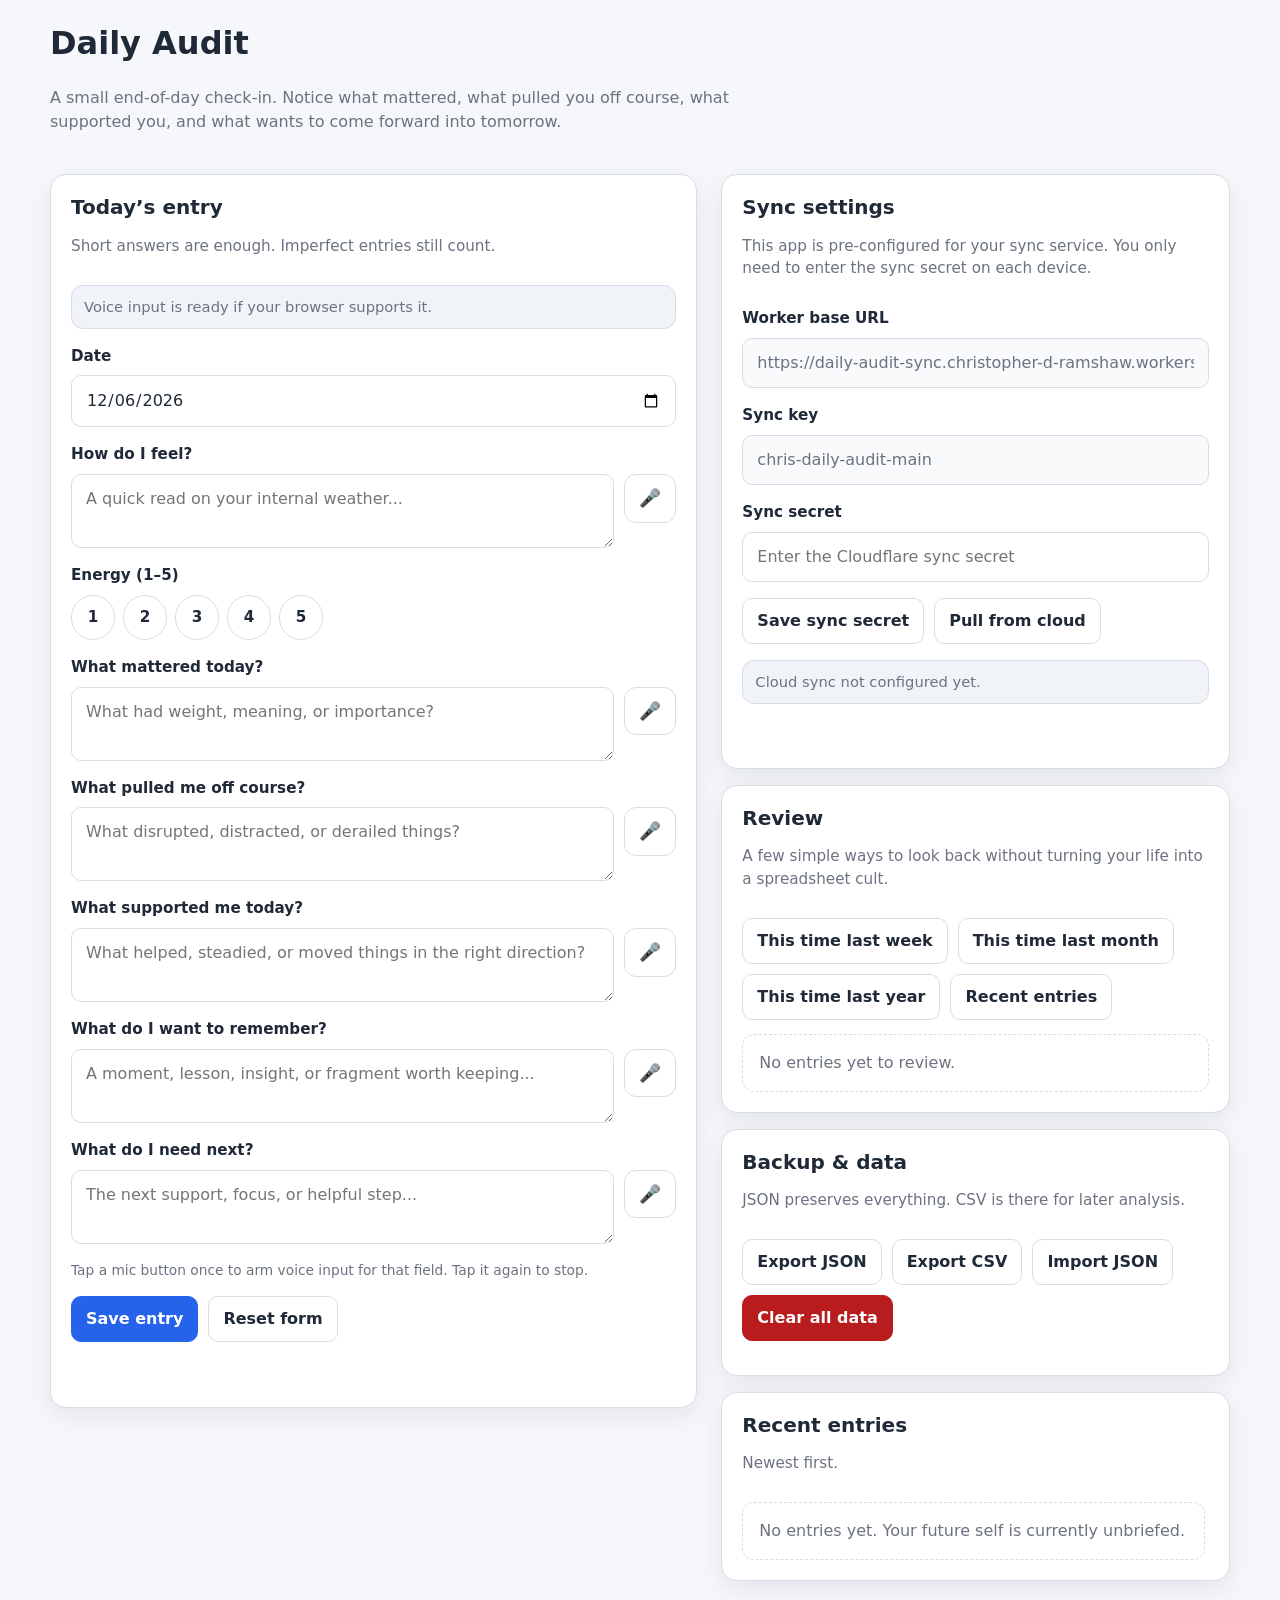
==== daily-audit.html @ 9d8cbc81 "Add files via upload" ====
<!DOCTYPE html>
<html lang="en">
<head>
  <meta charset="UTF-8" />
  <meta name="viewport" content="width=device-width, initial-scale=1.0" />
  <title>Daily Audit</title>
  <style>
    :root {
      --bg: #f6f7fb;
      --panel: #ffffff;
      --panel-alt: #f0f3f8;
      --text: #1f2937;
      --muted: #6b7280;
      --border: #d7dde7;
      --accent: #2563eb;
      --accent-hover: #1d4ed8;
      --danger: #b91c1c;
      --danger-hover: #991b1b;
      --success: #166534;
      --success-bg: #dcfce7;
      --warning-bg: #fef3c7;
      --warning-text: #92400e;
      --shadow: 0 8px 24px rgba(15, 23, 42, 0.08);
      --radius: 16px;
      --radius-sm: 10px;
      --max-width: 1180px;
    }

    * {
      box-sizing: border-box;
    }

    html, body {
      margin: 0;
      padding: 0;
      background: var(--bg);
      color: var(--text);
      font-family: system-ui, -apple-system, BlinkMacSystemFont, "Segoe UI", Roboto, sans-serif;
      line-height: 1.5;
    }

    body {
      padding: 24px;
    }

    .container {
      max-width: var(--max-width);
      margin: 0 auto;
      display: grid;
      gap: 24px;
    }

    .header {
      display: flex;
      flex-direction: column;
      gap: 8px;
    }

    h1, h2, h3 {
      margin: 0;
      line-height: 1.2;
    }

    h1 {
      font-size: 2rem;
      font-weight: 700;
    }

    h2 {
      font-size: 1.25rem;
      font-weight: 650;
    }

    h3 {
      font-size: 1rem;
      font-weight: 650;
    }

    .subtitle {
      color: var(--muted);
      max-width: 72ch;
    }

    .grid {
      display: grid;
      grid-template-columns: 1.12fr 0.88fr;
      gap: 24px;
      align-items: start;
    }

    .card {
      background: var(--panel);
      border: 1px solid var(--border);
      border-radius: var(--radius);
      box-shadow: var(--shadow);
      padding: 20px;
    }

    .stack {
      display: grid;
      gap: 16px;
    }

    .field {
      display: grid;
      gap: 8px;
    }

    label {
      font-weight: 600;
      font-size: 0.95rem;
    }

    input[type="date"],
    input[type="text"],
    input[type="password"],
    textarea,
    input[type="file"] {
      width: 100%;
      border: 1px solid var(--border);
      border-radius: var(--radius-sm);
      padding: 12px 14px;
      font: inherit;
      background: #fff;
      color: var(--text);
    }

    input[readonly] {
      background: #f8fafc;
      color: var(--muted);
    }

    textarea {
      min-height: 72px;
      resize: vertical;
    }

    .textarea-with-mic {
      display: grid;
      grid-template-columns: 1fr auto;
      gap: 10px;
      align-items: start;
    }

    .mic-btn {
      min-width: 52px;
      min-height: 48px;
      padding: 10px 12px;
      border: 1px solid var(--border);
      background: #fff;
      border-radius: 12px;
      cursor: pointer;
      font: inherit;
      font-size: 1.1rem;
      transition: 0.18s ease;
    }

    .mic-btn:hover:not(:disabled) {
      border-color: var(--accent);
      transform: translateY(-1px);
    }

    .mic-btn.armed {
      background: var(--danger);
      border-color: var(--danger);
      color: #fff;
    }

    .mic-btn:disabled {
      opacity: 0.5;
      cursor: not-allowed;
    }

    .field-help {
      font-size: 0.86rem;
      color: var(--muted);
    }

    .speech-status,
    .sync-status-box {
      padding: 10px 12px;
      border-radius: 12px;
      font-size: 0.92rem;
      background: var(--panel-alt);
      border: 1px solid var(--border);
      color: var(--muted);
    }

    .speech-status.active {
      background: var(--warning-bg);
      color: var(--warning-text);
      border-color: #f3d27a;
    }

    .speech-status.success,
    .sync-status-box.success {
      background: var(--success-bg);
      color: var(--success);
      border-color: #86efac;
    }

    .sync-status-box.error {
      background: #fee2e2;
      color: #991b1b;
      border-color: #fca5a5;
    }

    .energy-group {
      display: flex;
      gap: 8px;
      flex-wrap: wrap;
    }

    .energy-option {
      position: relative;
    }

    .energy-option input {
      position: absolute;
      opacity: 0;
      pointer-events: none;
    }

    .energy-option label {
      display: inline-flex;
      align-items: center;
      justify-content: center;
      min-width: 44px;
      min-height: 44px;
      padding: 10px 14px;
      border: 1px solid var(--border);
      border-radius: 999px;
      background: #fff;
      cursor: pointer;
      transition: 0.18s ease;
      font-weight: 600;
    }

    .energy-option input:checked + label {
      background: var(--accent);
      color: #fff;
      border-color: var(--accent);
    }

    .energy-option label:hover {
      border-color: var(--accent);
    }

    .actions,
    .toolbar,
    .reflection-buttons {
      display: flex;
      gap: 10px;
      flex-wrap: wrap;
    }

    button {
      border: 1px solid var(--border);
      background: #fff;
      color: var(--text);
      border-radius: 10px;
      padding: 10px 14px;
      font: inherit;
      font-weight: 600;
      cursor: pointer;
      transition: 0.18s ease;
    }

    button:hover:not(:disabled) {
      border-color: var(--accent);
      transform: translateY(-1px);
    }

    button.primary {
      background: var(--accent);
      color: #fff;
      border-color: var(--accent);
    }

    button.primary:hover:not(:disabled) {
      background: var(--accent-hover);
      border-color: var(--accent-hover);
    }

    button.danger {
      background: var(--danger);
      color: #fff;
      border-color: var(--danger);
    }

    button.danger:hover:not(:disabled) {
      background: var(--danger-hover);
      border-color: var(--danger-hover);
    }

    button:disabled {
      opacity: 0.6;
      cursor: not-allowed;
      transform: none !important;
    }

    .muted {
      color: var(--muted);
      font-size: 0.95rem;
    }

    .entry-list {
      display: grid;
      gap: 14px;
      max-height: 900px;
      overflow: auto;
      padding-right: 4px;
    }

    .entry-card {
      border: 1px solid var(--border);
      border-radius: 14px;
      background: var(--panel-alt);
      padding: 14px;
      display: grid;
      gap: 10px;
    }

    .entry-top {
      display: flex;
      justify-content: space-between;
      gap: 12px;
      align-items: start;
      flex-wrap: wrap;
    }

    .entry-date {
      font-weight: 700;
    }

    .pill {
      display: inline-flex;
      align-items: center;
      border-radius: 999px;
      border: 1px solid var(--border);
      padding: 4px 10px;
      font-size: 0.85rem;
      background: #fff;
      color: var(--muted);
    }

    .entry-fields {
      display: grid;
      gap: 8px;
    }

    .entry-field strong {
      display: block;
      font-size: 0.9rem;
      margin-bottom: 2px;
    }

    .entry-field p {
      margin: 0;
      white-space: pre-wrap;
    }

    .section-header {
      display: flex;
      justify-content: space-between;
      gap: 12px;
      align-items: center;
      flex-wrap: wrap;
      margin-bottom: 12px;
    }

    .review-result {
      margin-top: 14px;
      display: grid;
      gap: 12px;
    }

    .empty-state {
      padding: 16px;
      border: 1px dashed var(--border);
      border-radius: 12px;
      color: var(--muted);
      background: #fff;
    }

    .small {
      font-size: 0.88rem;
      color: var(--muted);
    }

    .top-tools {
      display: grid;
      gap: 16px;
    }

    .sync-overlay {
      position: fixed;
      inset: 0;
      background: rgba(15, 23, 42, 0.45);
      display: flex;
      align-items: center;
      justify-content: center;
      z-index: 9999;
      padding: 16px;
    }

    .sync-overlay.hidden {
      display: none;
    }

    .sync-modal {
      background: #fff;
      border: 1px solid var(--border);
      border-radius: 16px;
      padding: 24px;
      width: min(440px, calc(100vw - 32px));
      box-shadow: 0 20px 60px rgba(0, 0, 0, 0.2);
      text-align: center;
    }

    .spinner {
      width: 36px;
      height: 36px;
      margin: 0 auto 16px;
      border: 4px solid #d7dde7;
      border-top-color: var(--accent);
      border-radius: 50%;
      animation: spin 0.9s linear infinite;
    }

    @keyframes spin {
      to { transform: rotate(360deg); }
    }

    @media (max-width: 900px) {
      .grid {
        grid-template-columns: 1fr;
      }

      body {
        padding: 16px;
      }
    }

    @media (max-width: 560px) {
      .textarea-with-mic {
        grid-template-columns: 1fr;
      }

      .mic-btn {
        width: 100%;
      }
    }
  </style>
</head>
<body>
  <div id="syncOverlay" class="sync-overlay hidden" aria-hidden="true">
    <div class="sync-modal">
      <div class="spinner"></div>
      <h3>Syncing data…</h3>
      <p id="syncOverlayMessage">Please wait while your entries are merged and synced.</p>
    </div>
  </div>

  <main class="container">
    <header class="header">
      <h1>Daily Audit</h1>
      <p class="subtitle">
        A small end-of-day check-in. Notice what mattered, what pulled you off course,
        what supported you, and what wants to come forward into tomorrow.
      </p>
    </header>

    <div class="grid">
      <section class="card">
        <div class="section-header">
          <div>
            <h2>Today’s entry</h2>
            <p class="muted">Short answers are enough. Imperfect entries still count.</p>
          </div>
        </div>

        <div id="speechStatus" class="speech-status">
          Voice input is ready if your browser supports it.
        </div>

        <form id="auditForm" class="stack" style="margin-top: 16px;">
          <div class="field">
            <label for="entryDate">Date</label>
            <input type="date" id="entryDate" required />
          </div>

          <div class="field">
            <label for="feeling">How do I feel?</label>
            <div class="textarea-with-mic">
              <textarea id="feeling" maxlength="2000" placeholder="A quick read on your internal weather..."></textarea>
              <button type="button" class="mic-btn" data-target="feeling" aria-label="Use voice input for How do I feel?">🎤</button>
            </div>
          </div>

          <div class="field">
            <label>Energy (1–5)</label>
            <div class="energy-group" role="radiogroup" aria-label="Energy rating">
              <div class="energy-option">
                <input type="radio" name="energy" id="energy1" value="1" required />
                <label for="energy1">1</label>
              </div>
              <div class="energy-option">
                <input type="radio" name="energy" id="energy2" value="2" />
                <label for="energy2">2</label>
              </div>
              <div class="energy-option">
                <input type="radio" name="energy" id="energy3" value="3" />
                <label for="energy3">3</label>
              </div>
              <div class="energy-option">
                <input type="radio" name="energy" id="energy4" value="4" />
                <label for="energy4">4</label>
              </div>
              <div class="energy-option">
                <input type="radio" name="energy" id="energy5" value="5" />
                <label for="energy5">5</label>
              </div>
            </div>
          </div>

          <div class="field">
            <label for="mattered">What mattered today?</label>
            <div class="textarea-with-mic">
              <textarea id="mattered" maxlength="2000" placeholder="What had weight, meaning, or importance?"></textarea>
              <button type="button" class="mic-btn" data-target="mattered" aria-label="Use voice input for What mattered today?">🎤</button>
            </div>
          </div>

          <div class="field">
            <label for="offCourse">What pulled me off course?</label>
            <div class="textarea-with-mic">
              <textarea id="offCourse" maxlength="2000" placeholder="What disrupted, distracted, or derailed things?"></textarea>
              <button type="button" class="mic-btn" data-target="offCourse" aria-label="Use voice input for What pulled me off course?">🎤</button>
            </div>
          </div>

          <div class="field">
            <label for="supported">What supported me today?</label>
            <div class="textarea-with-mic">
              <textarea id="supported" maxlength="2000" placeholder="What helped, steadied, or moved things in the right direction?"></textarea>
              <button type="button" class="mic-btn" data-target="supported" aria-label="Use voice input for What supported me today?">🎤</button>
            </div>
          </div>

          <div class="field">
            <label for="remember">What do I want to remember?</label>
            <div class="textarea-with-mic">
              <textarea id="remember" maxlength="2000" placeholder="A moment, lesson, insight, or fragment worth keeping..."></textarea>
              <button type="button" class="mic-btn" data-target="remember" aria-label="Use voice input for What do I want to remember?">🎤</button>
            </div>
          </div>

          <div class="field">
            <label for="needNext">What do I need next?</label>
            <div class="textarea-with-mic">
              <textarea id="needNext" maxlength="2000" placeholder="The next support, focus, or helpful step..."></textarea>
              <button type="button" class="mic-btn" data-target="needNext" aria-label="Use voice input for What do I need next?">🎤</button>
            </div>
          </div>

          <div class="field-help">
            Tap a mic button once to arm voice input for that field. Tap it again to stop.
          </div>

          <div class="actions">
            <button type="submit" class="primary">Save entry</button>
            <button type="button" id="resetFormBtn">Reset form</button>
          </div>

          <p class="small" id="formMessage" aria-live="polite"></p>
        </form>
      </section>

      <section class="top-tools">
        <div class="card">
          <div class="section-header">
            <div>
              <h2>Sync settings</h2>
              <p class="muted">This app is pre-configured for your sync service. You only need to enter the sync secret on each device.</p>
            </div>
          </div>

          <div class="stack">
            <div class="field">
              <label>Worker base URL</label>
              <input type="text" id="workerBaseUrl" readonly />
            </div>

            <div class="field">
              <label>Sync key</label>
              <input type="text" id="syncKey" readonly />
            </div>

            <div class="field">
              <label for="syncSecret">Sync secret</label>
              <input type="password" id="syncSecret" placeholder="Enter the Cloudflare sync secret" />
            </div>

            <div class="actions">
              <button type="button" id="saveSyncSettingsBtn">Save sync secret</button>
              <button type="button" id="pullFromCloudBtn">Pull from cloud</button>
            </div>

            <div id="syncStatusBox" class="sync-status-box">
              Cloud sync not configured yet.
            </div>

            <p class="small" id="syncSettingsMessage"></p>
          </div>
        </div>

        <div class="card">
          <div class="section-header">
            <div>
              <h2>Review</h2>
              <p class="muted">A few simple ways to look back without turning your life into a spreadsheet cult.</p>
            </div>
          </div>

          <div class="reflection-buttons">
            <button type="button" data-reflection="week">This time last week</button>
            <button type="button" data-reflection="month">This time last month</button>
            <button type="button" data-reflection="year">This time last year</button>
            <button type="button" id="showRecentBtn">Recent entries</button>
          </div>

          <div id="reviewResult" class="review-result">
            <div class="empty-state">Use the buttons above to pull up a past entry or return to recent entries.</div>
          </div>
        </div>

        <div class="card">
          <div class="section-header">
            <div>
              <h2>Backup & data</h2>
              <p class="muted">JSON preserves everything. CSV is there for later analysis.</p>
            </div>
          </div>

          <div class="toolbar">
            <button type="button" id="exportJsonBtn">Export JSON</button>
            <button type="button" id="exportCsvBtn">Export CSV</button>
            <button type="button" id="importJsonTrigger">Import JSON</button>
            <button type="button" id="clearDataBtn" class="danger">Clear all data</button>
          </div>

          <input type="file" id="importJsonInput" accept=".json,application/json" hidden />
          <p class="small" id="dataMessage" aria-live="polite"></p>
        </div>

        <div class="card">
          <div class="section-header">
            <div>
              <h2>Recent entries</h2>
              <p class="muted">Newest first.</p>
            </div>
          </div>

          <div id="entriesList" class="entry-list">
            <div class="empty-state">No entries yet. Your future self is currently unbriefed.</div>
          </div>
        </div>
      </section>
    </div>
  </main>

  <script>
    const STORAGE_KEY = "dailyAuditEntriesV5MergedSync";
    const SYNC_SETTINGS_KEY = "dailyAuditSyncSettingsV3";
    const SYNC_META_KEY = "dailyAuditSyncMetaV1";

    const FIXED_WORKER_BASE_URL = "https://daily-audit-sync.christopher-d-ramshaw.workers.dev";
    const FIXED_SYNC_KEY = "chris-daily-audit-main";

    const form = document.getElementById("auditForm");
    const entryDate = document.getElementById("entryDate");
    const feeling = document.getElementById("feeling");
    const mattered = document.getElementById("mattered");
    const offCourse = document.getElementById("offCourse");
    const supported = document.getElementById("supported");
    const remember = document.getElementById("remember");
    const needNext = document.getElementById("needNext");

    const formMessage = document.getElementById("formMessage");
    const dataMessage = document.getElementById("dataMessage");
    const entriesList = document.getElementById("entriesList");
    const reviewResult = document.getElementById("reviewResult");
    const speechStatus = document.getElementById("speechStatus");

    const exportJsonBtn = document.getElementById("exportJsonBtn");
    const exportCsvBtn = document.getElementById("exportCsvBtn");
    const importJsonTrigger = document.getElementById("importJsonTrigger");
    const importJsonInput = document.getElementById("importJsonInput");
    const clearDataBtn = document.getElementById("clearDataBtn");
    const resetFormBtn = document.getElementById("resetFormBtn");
    const showRecentBtn = document.getElementById("showRecentBtn");

    const workerBaseUrlInput = document.getElementById("workerBaseUrl");
    const syncKeyInput = document.getElementById("syncKey");
    const syncSecretInput = document.getElementById("syncSecret");
    const saveSyncSettingsBtn = document.getElementById("saveSyncSettingsBtn");
    const pullFromCloudBtn = document.getElementById("pullFromCloudBtn");
    const syncSettingsMessage = document.getElementById("syncSettingsMessage");
    const syncStatusBox = document.getElementById("syncStatusBox");

    const syncOverlay = document.getElementById("syncOverlay");
    const syncOverlayMessage = document.getElementById("syncOverlayMessage");

    const micButtons = Array.from(document.querySelectorAll(".mic-btn"));

    let recognition = null;
    let speechSupported = false;
    let armedFieldId = null;
    let activeSessionFieldId = null;
    let finalTranscript = "";
    let shouldRestart = false;
    let restartTimeout = null;
    let manuallyStopping = false;

    function todayAsLocalDateString() {
      const now = new Date();
      const tzOffset = now.getTimezoneOffset() * 60000;
      return new Date(now - tzOffset).toISOString().slice(0, 10);
    }

    function nowIso() {
      return new Date().toISOString();
    }

    function generateId() {
      return (window.crypto && crypto.randomUUID)
        ? crypto.randomUUID()
        : String(Date.now()) + Math.random().toString(16).slice(2);
    }

    function readEntries() {
      try {
        const raw = localStorage.getItem(STORAGE_KEY);
        if (!raw) return [];
        const parsed = JSON.parse(raw);
        return Array.isArray(parsed) ? parsed : [];
      } catch (error) {
        console.error("Could not read entries:", error);
        return [];
      }
    }

    function saveEntries(entries) {
      localStorage.setItem(STORAGE_KEY, JSON.stringify(entries));
    }

    function normaliseEntry(entry) {
      const createdAt = entry.createdAt || nowIso();
      const lastModified = entry.lastModified || createdAt;

      return {
        id: String(entry.id || generateId()),
        entryDate: String(entry.entryDate || todayAsLocalDateString()),
        createdAt: String(createdAt),
        lastModified: String(lastModified),
        feeling: String(entry.feeling ?? ""),
        energy: String(entry.energy ?? ""),
        mattered: String(entry.mattered ?? ""),
        offCourse: String(entry.offCourse ?? ""),
        supported: String(entry.supported ?? ""),
        remember: String(entry.remember ?? ""),
        needNext: String(entry.needNext ?? "")
      };
    }

    function sortEntriesNewestFirst(entries) {
      return [...entries].sort((a, b) => {
        const aTime = new Date(a.entryDate + "T12:00:00").getTime();
        const bTime = new Date(b.entryDate + "T12:00:00").getTime();
        if (bTime !== aTime) return bTime - aTime;
        return new Date(b.lastModified).getTime() - new Date(a.lastModified).getTime();
      });
    }

    function formatDisplayDate(dateString) {
      const date = new Date(dateString + "T12:00:00");
      return date.toLocaleDateString(undefined, {
        weekday: "short",
        year: "numeric",
        month: "long",
        day: "numeric"
      });
    }

    function formatDisplayTimestamp(timestamp) {
      const date = new Date(timestamp);
      return date.toLocaleString(undefined, {
        year: "numeric",
        month: "short",
        day: "numeric",
        hour: "2-digit",
        minute: "2-digit"
      });
    }

    function escapeHtml(value) {
      return String(value ?? "")
        .replace(/&/g, "&amp;")
        .replace(/</g, "&lt;")
        .replace(/>/g, "&gt;")
        .replace(/"/g, "&quot;")
        .replace(/'/g, "&#039;");
    }

    function getSelectedEnergy() {
      const checked = document.querySelector('input[name="energy"]:checked');
      return checked ? checked.value : "";
    }

    function clearSelectedEnergy() {
      const radios = document.querySelectorAll('input[name="energy"]');
      radios.forEach(radio => {
        radio.checked = false;
      });
    }

    function resetForm() {
      form.reset();
      entryDate.value = todayAsLocalDateString();
      clearSelectedEnergy();
      formMessage.textContent = "";
      disarmSpeech(false);
    }

    function entryToCardHtml(entry) {
      const fields = [
        ["How do I feel?", entry.feeling],
        ["Energy", entry.energy],
        ["What mattered today?", entry.mattered],
        ["What pulled me off course?", entry.offCourse],
        ["What supported me today?", entry.supported],
        ["What do I want to remember?", entry.remember],
        ["What do I need next?", entry.needNext]
      ];

      const visibleFields = fields
        .filter(([, value]) => value !== undefined && value !== null && String(value).trim() !== "")
        .map(([label, value]) => `
          <div class="entry-field">
            <strong>${escapeHtml(label)}</strong>
            <p>${escapeHtml(value)}</p>
          </div>
        `)
        .join("");

      return `
        <article class="entry-card">
          <div class="entry-top">
            <div>
              <div class="entry-date">${escapeHtml(formatDisplayDate(entry.entryDate))}</div>
              <div class="small">Updated ${escapeHtml(formatDisplayTimestamp(entry.lastModified || entry.createdAt))}</div>
            </div>
            <span class="pill">Energy ${escapeHtml(entry.energy)}</span>
          </div>
          <div class="entry-fields">
            ${visibleFields || `<div class="small">This entry is mostly empty, which is still a valid life form.</div>`}
          </div>
        </article>
      `;
    }

    function renderEntries() {
      const entries = sortEntriesNewestFirst(readEntries());

      if (entries.length === 0) {
        entriesList.innerHTML = `<div class="empty-state">No entries yet. Your future self is currently unbriefed.</div>`;
        return;
      }

      entriesList.innerHTML = entries.map(entryToCardHtml).join("");
    }

    function renderRecentIntoReview() {
      const entries = sortEntriesNewestFirst(readEntries()).slice(0, 5);

      if (entries.length === 0) {
        reviewResult.innerHTML = `<div class="empty-state">No entries yet to review.</div>`;
        return;
      }

      reviewResult.innerHTML = entries.map(entryToCardHtml).join("");
    }

    function parseYMDToDate(dateString) {
      return new Date(dateString + "T12:00:00");
    }

    function formatYMD(date) {
      const year = date.getFullYear();
      const month = String(date.getMonth() + 1).padStart(2, "0");
      const day = String(date.getDate()).padStart(2, "0");
      return `${year}-${month}-${day}`;
    }

    function findBestMatchingEntry(targetDate) {
      const entries = readEntries();
      if (entries.length === 0) return null;

      const targetTime = parseYMDToDate(targetDate).getTime();

      let best = null;
      let bestDistance = Infinity;

      for (const entry of entries) {
        const entryTime = parseYMDToDate(entry.entryDate).getTime();
        const distance = Math.abs(entryTime - targetTime);

        if (distance < bestDistance) {
          best = entry;
          bestDistance = distance;
        }
      }

      return best;
    }

    function showReflection(kind) {
      const now = new Date();
      now.setHours(12, 0, 0, 0);

      const target = new Date(now);

      if (kind === "week") {
        target.setDate(target.getDate() - 7);
      } else if (kind === "month") {
        target.setMonth(target.getMonth() - 1);
      } else if (kind === "year") {
        target.setFullYear(target.getFullYear() - 1);
      }

      const targetDateString = formatYMD(target);
      const best = findBestMatchingEntry(targetDateString);

      if (!best) {
        reviewResult.innerHTML = `<div class="empty-state">No entries found yet.</div>`;
        return;
      }

      const targetLabel =
        kind === "week" ? "This time last week" :
        kind === "month" ? "This time last month" :
        "This time last year";

      reviewResult.innerHTML = `
        <div class="small">${escapeHtml(targetLabel)} — target date ${escapeHtml(formatDisplayDate(targetDateString))}</div>
        ${entryToCardHtml(best)}
      `;
    }

    function buildEntryFromForm() {
      const timestamp = nowIso();
      return normaliseEntry({
        id: generateId(),
        entryDate: entryDate.value,
        createdAt: timestamp,
        lastModified: timestamp,
        feeling: feeling.value.trim(),
        energy: getSelectedEnergy(),
        mattered: mattered.value.trim(),
        offCourse: offCourse.value.trim(),
        supported: supported.value.trim(),
        remember: remember.value.trim(),
        needNext: needNext.value.trim()
      });
    }

    function validateEntry(entry) {
      if (!entry.entryDate) return "Please choose a date.";
      if (!entry.energy) return "Please select an energy rating.";
      return "";
    }

    function csvEscape(value) {
      const stringValue = String(value).replace(/\r?\n/g, " ").trim();
      return `"${stringValue.replace(/"/g, '""')}"`;
    }

    function downloadBlob(blob, filename) {
      const url = URL.createObjectURL(blob);
      const link = document.createElement("a");
      link.href = url;
      link.download = filename;
      document.body.appendChild(link);
      link.click();
      link.remove();
      URL.revokeObjectURL(url);
    }

    function setSpeechStatus(message, mode = "") {
      speechStatus.textContent = message;
      speechStatus.classList.remove("active", "success");
      if (mode) speechStatus.classList.add(mode);
    }

    function appendTranscriptToField(fieldId, transcript) {
      const field = document.getElementById(fieldId);
      if (!field) return;

      const trimmedTranscript = transcript.trim();
      if (!trimmedTranscript) return;

      const current = field.value.trim();
      if (current.length === 0) {
        field.value = trimmedTranscript;
      } else {
        const needsSpace = !/[ \n]$/.test(field.value);
        field.value = field.value + (needsSpace ? " " : "") + trimmedTranscript;
      }

      field.dispatchEvent(new Event("input", { bubbles: true }));
      field.focus();
    }

    function updateMicButtonStates() {
      micButtons.forEach(btn => {
        const isArmed = btn.dataset.target === armedFieldId;
        btn.classList.toggle("armed", isArmed);
        btn.setAttribute("aria-pressed", isArmed ? "true" : "false");
        btn.textContent = isArmed ? "■" : "🎤";
        btn.title = isArmed ? "Stop voice input" : "Start voice input";
      });
    }

    function clearRestartTimeout() {
      if (restartTimeout) {
        clearTimeout(restartTimeout);
        restartTimeout = null;
      }
    }

    function appendAndClearFinalTranscript() {
      if (activeSessionFieldId && finalTranscript.trim()) {
        appendTranscriptToField(activeSessionFieldId, finalTranscript);
        finalTranscript = "";
      }
    }

    function disarmSpeech(updateStatus = true) {
      shouldRestart = false;
      manuallyStopping = true;
      clearRestartTimeout();
      appendAndClearFinalTranscript();

      armedFieldId = null;
      activeSessionFieldId = null;

      updateMicButtonStates();

      if (recognition) {
        try {
          recognition.stop();
        } catch (error) {
          console.warn("Speech stop warning:", error);
        }
      }

      if (updateStatus && speechSupported) {
        setSpeechStatus("Voice input is ready.");
      }

      setTimeout(() => {
        manuallyStopping = false;
      }, 100);
    }

    function startRecognitionSession() {
      if (!recognition || !armedFieldId) return;

      activeSessionFieldId = armedFieldId;
      finalTranscript = "";

      try {
        recognition.start();
      } catch (error) {
        console.warn("Speech start warning:", error);
        setSpeechStatus("Could not start voice input. Trying again…");
        clearRestartTimeout();
        if (shouldRestart && armedFieldId) {
          restartTimeout = setTimeout(() => {
            startRecognitionSession();
          }, 800);
        }
      }
    }

    function setupSpeechRecognition() {
      const SpeechRecognition = window.SpeechRecognition || window.webkitSpeechRecognition;

      if (!SpeechRecognition) {
        speechSupported = false;
        micButtons.forEach(btn => {
          btn.disabled = true;
          btn.title = "Speech recognition is not available in this browser.";
        });
        setSpeechStatus("Voice input is not available in this browser. The form still works normally.");
        return;
      }

      speechSupported = true;
      recognition = new SpeechRecognition();
      recognition.lang = "en-GB";
      recognition.interimResults = true;
      recognition.maxAlternatives = 1;
      recognition.continuous = true;

      recognition.onstart = () => {
        setSpeechStatus(`Listening for "${armedFieldId}"… tap the stop button when you're done.`, "active");
      };

      recognition.onresult = event => {
        let interimTranscript = "";
        let confirmedTranscript = "";

        for (let i = event.resultIndex; i < event.results.length; i++) {
          const transcript = event.results[i][0].transcript;
          if (event.results[i].isFinal) {
            confirmedTranscript += transcript;
          } else {
            interimTranscript += transcript;
          }
        }

        if (confirmedTranscript) {
          finalTranscript += " " + confirmedTranscript;
          appendAndClearFinalTranscript();
        }

        const previewText = interimTranscript.trim();
        if (previewText) {
          setSpeechStatus(`Listening… "${previewText}"`, "active");
        } else {
          setSpeechStatus(`Listening for "${armedFieldId}"… tap the stop button when you're done.`, "active");
        }
      };

      recognition.onerror = event => {
        console.warn("Speech error:", event.error);

        if (event.error === "not-allowed") {
          shouldRestart = false;
          armedFieldId = null;
          activeSessionFieldId = null;
          updateMicButtonStates();
          setSpeechStatus("Microphone access was blocked. You may need to allow microphone permission.");
          return;
        }

        if (event.error === "audio-capture") {
          shouldRestart = false;
          armedFieldId = null;
          activeSessionFieldId = null;
          updateMicButtonStates();
          setSpeechStatus("No microphone was available.");
          return;
        }

        if (event.error === "aborted" && manuallyStopping) {
          return;
        }

        if (event.error === "no-speech") {
          setSpeechStatus("No speech detected. Still armed — will try again.", "active");
          return;
        }

        setSpeechStatus(`Voice input hit an issue (${event.error}). Will retry if still armed.`, "active");
      };

      recognition.onend = () => {
        appendAndClearFinalTranscript();

        const stillArmed = shouldRestart && !!armedFieldId;

        if (stillArmed) {
          setSpeechStatus("Listening paused. Restarting…", "active");
          clearRestartTimeout();
          restartTimeout = setTimeout(() => {
            startRecognitionSession();
          }, 350);
        } else {
          activeSessionFieldId = null;
          finalTranscript = "";
          if (!manuallyStopping) {
            setSpeechStatus("Voice input stopped.");
          }
        }
      };

      micButtons.forEach(btn => {
        btn.addEventListener("click", () => {
          const targetId = btn.dataset.target;
          if (!targetId || !recognition) return;

          if (armedFieldId === targetId) {
            disarmSpeech(true);
            return;
          }

          disarmSpeech(false);

          armedFieldId = targetId;
          shouldRestart = true;
          manuallyStopping = false;
          updateMicButtonStates();
          setSpeechStatus(`Armed for "${targetId}". Starting…`, "active");

          clearRestartTimeout();
          restartTimeout = setTimeout(() => {
            startRecognitionSession();
          }, 150);
        });
      });
    }

    function readSyncSettings() {
      try {
        const raw = localStorage.getItem(SYNC_SETTINGS_KEY);
        const parsed = raw ? JSON.parse(raw) : {};
        return {
          workerBaseUrl: FIXED_WORKER_BASE_URL,
          syncKey: FIXED_SYNC_KEY,
          syncSecret: parsed.syncSecret || ""
        };
      } catch {
        return {
          workerBaseUrl: FIXED_WORKER_BASE_URL,
          syncKey: FIXED_SYNC_KEY,
          syncSecret: ""
        };
      }
    }

    function saveSyncSettings(settings) {
      localStorage.setItem(SYNC_SETTINGS_KEY, JSON.stringify({
        syncSecret: settings.syncSecret || ""
      }));
    }

    function readSyncMeta() {
      try {
        const raw = localStorage.getItem(SYNC_META_KEY);
        if (!raw) return { lastSyncedAt: "", lastSyncStatus: "never", lastSyncMessage: "" };
        const parsed = JSON.parse(raw);
        return {
          lastSyncedAt: parsed.lastSyncedAt || "",
          lastSyncStatus: parsed.lastSyncStatus || "never",
          lastSyncMessage: parsed.lastSyncMessage || ""
        };
      } catch {
        return { lastSyncedAt: "", lastSyncStatus: "never", lastSyncMessage: "" };
      }
    }

    function saveSyncMeta(meta) {
      localStorage.setItem(SYNC_META_KEY, JSON.stringify(meta));
    }

    function updateSyncStatusBox() {
      const meta = readSyncMeta();
      syncStatusBox.classList.remove("success", "error");

      if (meta.lastSyncStatus === "success") {
        syncStatusBox.classList.add("success");
        syncStatusBox.textContent = meta.lastSyncedAt
          ? `Last synced: ${formatDisplayTimestamp(meta.lastSyncedAt)}`
          : "Last sync succeeded.";
      } else if (meta.lastSyncStatus === "error") {
        syncStatusBox.classList.add("error");
        syncStatusBox.textContent = meta.lastSyncMessage
          ? `Sync failed: ${meta.lastSyncMessage}`
          : "Last sync failed.";
      } else {
        syncStatusBox.textContent = "Cloud sync not configured yet.";
      }
    }

    function loadSyncSettingsIntoForm() {
      const settings = readSyncSettings();
      workerBaseUrlInput.value = settings.workerBaseUrl;
      syncKeyInput.value = settings.syncKey;
      syncSecretInput.value = settings.syncSecret;
    }

    function showSyncOverlay(message = "Please wait while your entries are merged and synced.") {
      syncOverlayMessage.textContent = message;
      syncOverlay.classList.remove("hidden");
      document.body.style.overflow = "hidden";
    }

    function hideSyncOverlay() {
      syncOverlay.classList.add("hidden");
      document.body.style.overflow = "";
    }

    function hasSyncConfigured() {
      const settings = readSyncSettings();
      return Boolean(settings.workerBaseUrl.trim() && settings.syncKey.trim() && settings.syncSecret.trim());
    }

    async function fetchCloudEntries() {
      const settings = readSyncSettings();

      if (!settings.workerBaseUrl || !settings.syncKey) {
        throw new Error("Missing sync settings.");
      }

      const url = new URL(`${settings.workerBaseUrl.replace(/\/$/, "")}/sync`);
      url.searchParams.set("syncKey", settings.syncKey);

      const response = await fetch(url.toString(), {
        method: "GET",
        headers: {
          ...(settings.syncSecret ? { "X-Sync-Secret": settings.syncSecret } : {})
        }
      });

      if (!response.ok) {
        throw new Error(`Pull failed with status ${response.status}`);
      }

      const data = await response.json();
      const entries = Array.isArray(data.entries) ? data.entries : [];
      return entries.map(normaliseEntry);
    }

    async function pushEntriesToCloud(entries) {
      const settings = readSyncSettings();

      if (!settings.workerBaseUrl || !settings.syncKey) {
        throw new Error("Missing sync settings.");
      }

      const response = await fetch(`${settings.workerBaseUrl.replace(/\/$/, "")}/sync`, {
        method: "POST",
        headers: {
          "Content-Type": "application/json",
          ...(settings.syncSecret ? { "X-Sync-Secret": settings.syncSecret } : {})
        },
        body: JSON.stringify({
          syncKey: settings.syncKey,
          entries
        })
      });

      if (!response.ok) {
        throw new Error(`Push failed with status ${response.status}`);
      }

      return response.json();
    }

    function mergeEntries(localEntries, cloudEntries) {
      const mergedMap = new Map();

      for (const entry of [...localEntries, ...cloudEntries]) {
        const normalised = normaliseEntry(entry);
        const existing = mergedMap.get(normalised.id);

        if (!existing) {
          mergedMap.set(normalised.id, normalised);
          continue;
        }

        const existingTime = new Date(existing.lastModified || existing.createdAt).getTime();
        const candidateTime = new Date(normalised.lastModified || normalised.createdAt).getTime();

        if (candidateTime >= existingTime) {
          mergedMap.set(normalised.id, normalised);
        }
      }

      return sortEntriesNewestFirst(Array.from(mergedMap.values()));
    }

    async function performMergedSync() {
      if (!hasSyncConfigured()) {
        throw new Error("Cloud sync secret is missing.");
      }

      showSyncOverlay("Pulling cloud data…");
      const localEntries = readEntries().map(normaliseEntry);
      const cloudEntries = await fetchCloudEntries();

      showSyncOverlay("Merging local and cloud entries…");
      const merged = mergeEntries(localEntries, cloudEntries);

      saveEntries(merged);
      renderEntries();
      renderRecentIntoReview();

      showSyncOverlay("Pushing merged data back to cloud…");
      await pushEntriesToCloud(merged);

      saveSyncMeta({
        lastSyncedAt: nowIso(),
        lastSyncStatus: "success",
        lastSyncMessage: ""
      });
      updateSyncStatusBox();

      return merged;
    }

    function disableUiDuringSync(disabled) {
      const controls = document.querySelectorAll("input, textarea, button");
      controls.forEach(control => {
        if (control.id === "importJsonInput") return;
        control.disabled = disabled;
      });
    }

    saveSyncSettingsBtn.addEventListener("click", () => {
      saveSyncSettings({
        syncSecret: syncSecretInput.value.trim()
      });
      syncSettingsMessage.textContent = "Sync secret saved on this device.";
      updateSyncStatusBox();
    });

    pullFromCloudBtn.addEventListener("click", async () => {
      try {
        disableUiDuringSync(true);
        const merged = await performMergedSync();
        syncSettingsMessage.textContent = `Pulled and merged ${merged.length} entries.`;
      } catch (error) {
        saveSyncMeta({
          lastSyncedAt: "",
          lastSyncStatus: "error",
          lastSyncMessage: error.message
        });
        updateSyncStatusBox();
        syncSettingsMessage.textContent = error.message;
      } finally {
        disableUiDuringSync(false);
        hideSyncOverlay();
      }
    });

    form.addEventListener("submit", async event => {
      event.preventDefault();

      const entry = buildEntryFromForm();
      const validationMessage = validateEntry(entry);

      if (validationMessage) {
        formMessage.textContent = validationMessage;
        return;
      }

      const localEntries = readEntries().map(normaliseEntry);
      localEntries.push(entry);
      saveEntries(sortEntriesNewestFirst(localEntries));
      renderEntries();
      renderRecentIntoReview();

      if (!hasSyncConfigured()) {
        formMessage.textContent = "Entry saved locally. Cloud sync secret is not configured yet.";
        resetForm();
        return;
      }

      try {
        disableUiDuringSync(true);
        await performMergedSync();
        formMessage.textContent = "Entry saved and synced.";
        resetForm();
      } catch (error) {
        saveSyncMeta({
          lastSyncedAt: "",
          lastSyncStatus: "error",
          lastSyncMessage: error.message
        });
        updateSyncStatusBox();
        formMessage.textContent = `Entry saved locally, but cloud sync failed: ${error.message}`;
        resetForm();
      } finally {
        disableUiDuringSync(false);
        hideSyncOverlay();
      }
    });

    resetFormBtn.addEventListener("click", () => {
      resetForm();
    });

    exportJsonBtn.addEventListener("click", () => {
      const entries = readEntries();
      const blob = new Blob([JSON.stringify(entries, null, 2)], { type: "application/json" });
      downloadBlob(blob, `daily-audit-backup-${todayAsLocalDateString()}.json`);
      dataMessage.textContent = "JSON export downloaded.";
    });

    exportCsvBtn.addEventListener("click", () => {
      const entries = sortEntriesNewestFirst(readEntries());

      if (entries.length === 0) {
        dataMessage.textContent = "No entries to export.";
        return;
      }

      const headers = [
        "id",
        "entryDate",
        "createdAt",
        "lastModified",
        "feeling",
        "energy",
        "mattered",
        "offCourse",
        "supported",
        "remember",
        "needNext"
      ];

      const csvRows = [
        headers.join(","),
        ...entries.map(entry => headers.map(header => csvEscape(entry[header] ?? "")).join(","))
      ];

      const blob = new Blob([csvRows.join("\n")], { type: "text/csv;charset=utf-8;" });
      downloadBlob(blob, `daily-audit-export-${todayAsLocalDateString()}.csv`);
      dataMessage.textContent = "CSV export downloaded.";
    });

    importJsonTrigger.addEventListener("click", () => {
      importJsonInput.click();
    });

    importJsonInput.addEventListener("change", event => {
      const file = event.target.files[0];
      if (!file) return;

      const reader = new FileReader();
      reader.onload = () => {
        try {
          const parsed = JSON.parse(reader.result);
          if (!Array.isArray(parsed)) {
            throw new Error("Imported JSON is not an array.");
          }

          const cleaned = parsed
            .filter(item => item && typeof item === "object")
            .map(normaliseEntry);

          saveEntries(sortEntriesNewestFirst(cleaned));
          renderEntries();
          renderRecentIntoReview();
          dataMessage.textContent = `Imported ${cleaned.length} entries from JSON.`;
        } catch (error) {
          console.error(error);
          dataMessage.textContent = "Import failed. That JSON appears to be malformed or in the wrong shape.";
        } finally {
          importJsonInput.value = "";
        }
      };

      reader.readAsText(file);
    });

    clearDataBtn.addEventListener("click", () => {
      const confirmed = window.confirm("Clear all saved entries from this browser? This cannot be undone unless you have exported a backup.");
      if (!confirmed) return;

      localStorage.removeItem(STORAGE_KEY);
      localStorage.removeItem(SYNC_META_KEY);
      renderEntries();
      renderRecentIntoReview();
      updateSyncStatusBox();
      dataMessage.textContent = "All local data cleared.";
    });

    showRecentBtn.addEventListener("click", () => {
      renderRecentIntoReview();
    });

    document.querySelectorAll("[data-reflection]").forEach(button => {
      button.addEventListener("click", () => {
        showReflection(button.dataset.reflection);
      });
    });

    function init() {
      entryDate.value = todayAsLocalDateString();
      renderEntries();
      renderRecentIntoReview();
      loadSyncSettingsIntoForm();
      updateSyncStatusBox();
      setupSpeechRecognition();
      updateMicButtonStates();
    }

    init();
  </script>
</body>
</html>
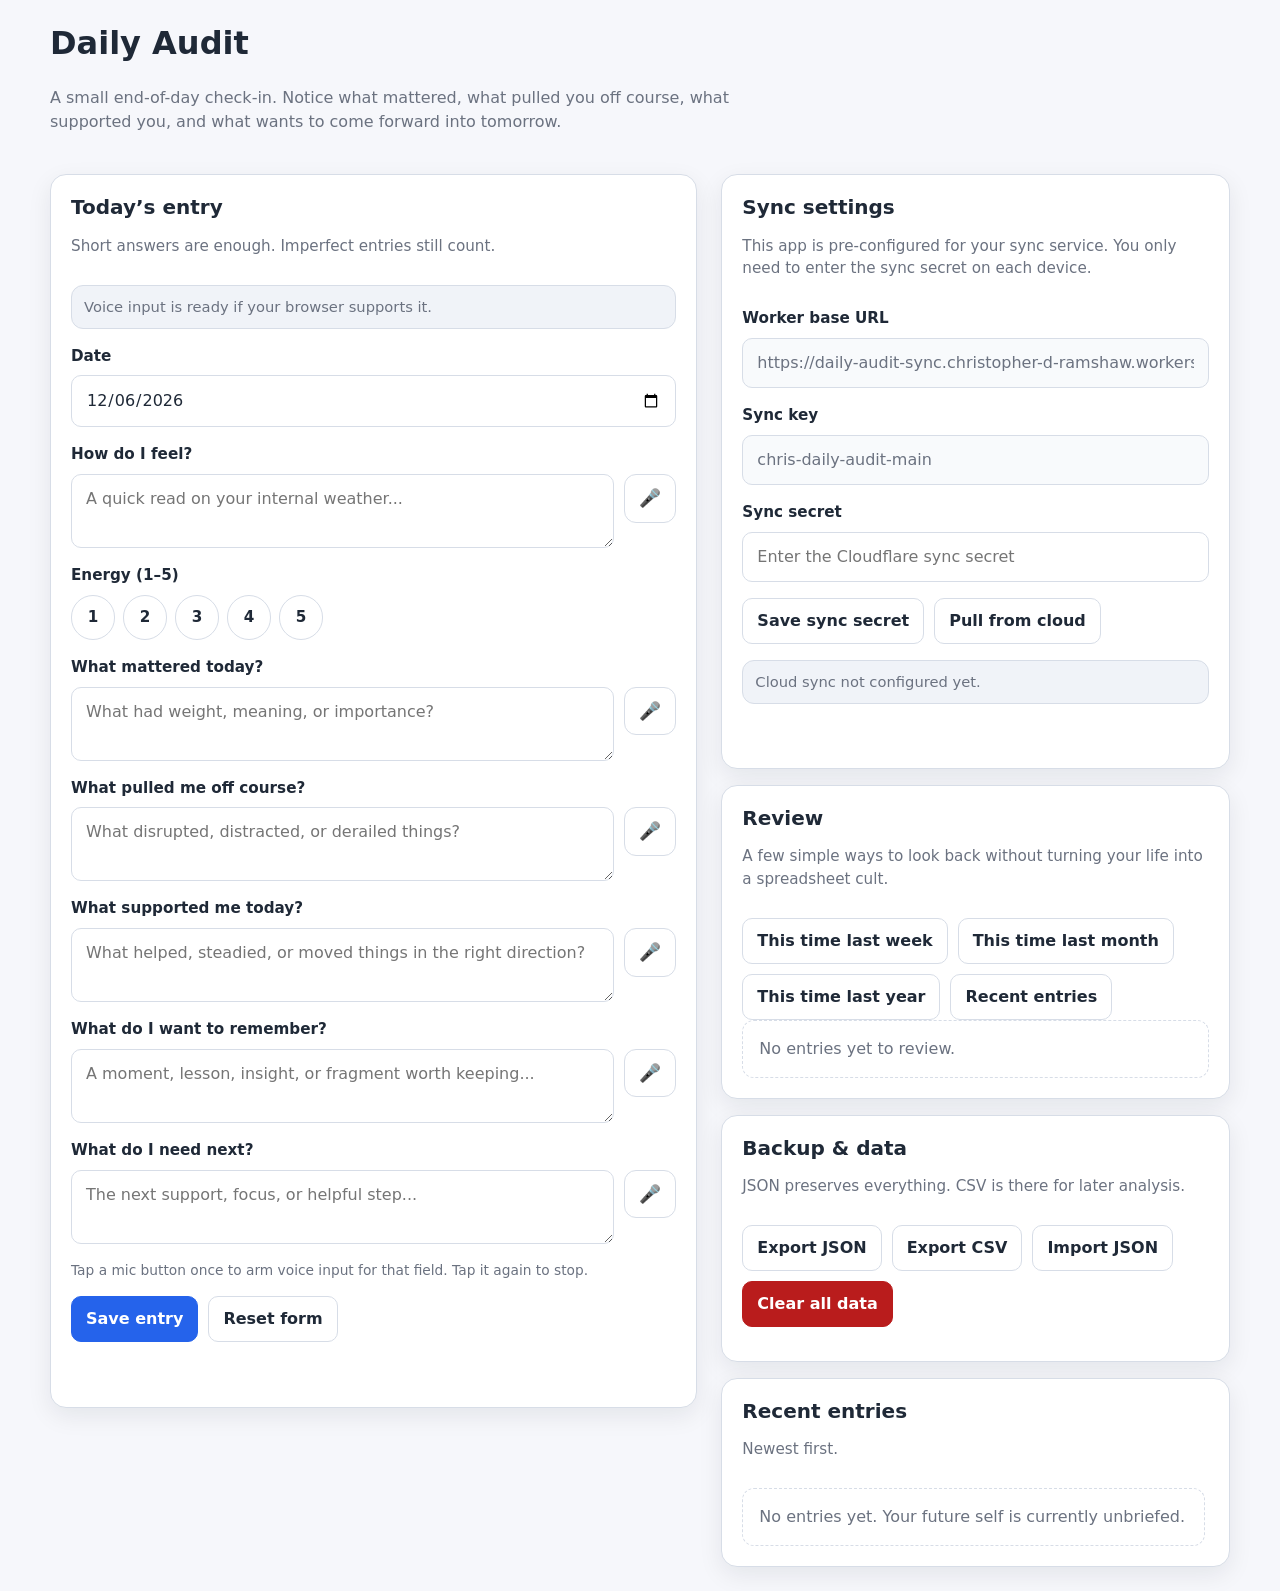
==== commit 2105642f: "Refactor Daily Audit into modular frontend structure" ====
--- a/daily-audit.html
+++ b/daily-audit.html
@@ -1,1606 +1,12 @@
-<!DOCTYPE html>
-<html lang="en">
-<head>
-  <meta charset="UTF-8" />
-  <meta name="viewport" content="width=device-width, initial-scale=1.0" />
-  <title>Daily Audit</title>
-  <style>
-    :root {
-      --bg: #f6f7fb;
-      --panel: #ffffff;
-      --panel-alt: #f0f3f8;
-      --text: #1f2937;
-      --muted: #6b7280;
-      --border: #d7dde7;
-      --accent: #2563eb;
-      --accent-hover: #1d4ed8;
-      --danger: #b91c1c;
-      --danger-hover: #991b1b;
-      --success: #166534;
-      --success-bg: #dcfce7;
-      --warning-bg: #fef3c7;
-      --warning-text: #92400e;
-      --shadow: 0 8px 24px rgba(15, 23, 42, 0.08);
-      --radius: 16px;
-      --radius-sm: 10px;
-      --max-width: 1180px;
-    }
-
-    * {
-      box-sizing: border-box;
-    }
-
-    html, body {
-      margin: 0;
-      padding: 0;
-      background: var(--bg);
-      color: var(--text);
-      font-family: system-ui, -apple-system, BlinkMacSystemFont, "Segoe UI", Roboto, sans-serif;
-      line-height: 1.5;
-    }
-
-    body {
-      padding: 24px;
-    }
-
-    .container {
-      max-width: var(--max-width);
-      margin: 0 auto;
-      display: grid;
-      gap: 24px;
-    }
-
-    .header {
-      display: flex;
-      flex-direction: column;
-      gap: 8px;
-    }
-
-    h1, h2, h3 {
-      margin: 0;
-      line-height: 1.2;
-    }
-
-    h1 {
-      font-size: 2rem;
-      font-weight: 700;
-    }
-
-    h2 {
-      font-size: 1.25rem;
-      font-weight: 650;
-    }
-
-    h3 {
-      font-size: 1rem;
-      font-weight: 650;
-    }
-
-    .subtitle {
-      color: var(--muted);
-      max-width: 72ch;
-    }
-
-    .grid {
-      display: grid;
-      grid-template-columns: 1.12fr 0.88fr;
-      gap: 24px;
-      align-items: start;
-    }
-
-    .card {
-      background: var(--panel);
-      border: 1px solid var(--border);
-      border-radius: var(--radius);
-      box-shadow: var(--shadow);
-      padding: 20px;
-    }
-
-    .stack {
-      display: grid;
-      gap: 16px;
-    }
-
-    .field {
-      display: grid;
-      gap: 8px;
-    }
-
-    label {
-      font-weight: 600;
-      font-size: 0.95rem;
-    }
-
-    input[type="date"],
-    input[type="text"],
-    input[type="password"],
-    textarea,
-    input[type="file"] {
-      width: 100%;
-      border: 1px solid var(--border);
-      border-radius: var(--radius-sm);
-      padding: 12px 14px;
-      font: inherit;
-      background: #fff;
-      color: var(--text);
-    }
-
-    input[readonly] {
-      background: #f8fafc;
-      color: var(--muted);
-    }
-
-    textarea {
-      min-height: 72px;
-      resize: vertical;
-    }
-
-    .textarea-with-mic {
-      display: grid;
-      grid-template-columns: 1fr auto;
-      gap: 10px;
-      align-items: start;
-    }
-
-    .mic-btn {
-      min-width: 52px;
-      min-height: 48px;
-      padding: 10px 12px;
-      border: 1px solid var(--border);
-      background: #fff;
-      border-radius: 12px;
-      cursor: pointer;
-      font: inherit;
-      font-size: 1.1rem;
-      transition: 0.18s ease;
-    }
-
-    .mic-btn:hover:not(:disabled) {
-      border-color: var(--accent);
-      transform: translateY(-1px);
-    }
-
-    .mic-btn.armed {
-      background: var(--danger);
-      border-color: var(--danger);
-      color: #fff;
-    }
-
-    .mic-btn:disabled {
-      opacity: 0.5;
-      cursor: not-allowed;
-    }
-
-    .field-help {
-      font-size: 0.86rem;
-      color: var(--muted);
-    }
-
-    .speech-status,
-    .sync-status-box {
-      padding: 10px 12px;
-      border-radius: 12px;
-      font-size: 0.92rem;
-      background: var(--panel-alt);
-      border: 1px solid var(--border);
-      color: var(--muted);
-    }
-
-    .speech-status.active {
-      background: var(--warning-bg);
-      color: var(--warning-text);
-      border-color: #f3d27a;
-    }
-
-    .speech-status.success,
-    .sync-status-box.success {
-      background: var(--success-bg);
-      color: var(--success);
-      border-color: #86efac;
-    }
-
-    .sync-status-box.error {
-      background: #fee2e2;
-      color: #991b1b;
-      border-color: #fca5a5;
-    }
-
-    .energy-group {
-      display: flex;
-      gap: 8px;
-      flex-wrap: wrap;
-    }
-
-    .energy-option {
-      position: relative;
-    }
-
-    .energy-option input {
-      position: absolute;
-      opacity: 0;
-      pointer-events: none;
-    }
-
-    .energy-option label {
-      display: inline-flex;
-      align-items: center;
-      justify-content: center;
-      min-width: 44px;
-      min-height: 44px;
-      padding: 10px 14px;
-      border: 1px solid var(--border);
-      border-radius: 999px;
-      background: #fff;
-      cursor: pointer;
-      transition: 0.18s ease;
-      font-weight: 600;
-    }
-
-    .energy-option input:checked + label {
-      background: var(--accent);
-      color: #fff;
-      border-color: var(--accent);
-    }
-
-    .energy-option label:hover {
-      border-color: var(--accent);
-    }
-
-    .actions,
-    .toolbar,
-    .reflection-buttons {
-      display: flex;
-      gap: 10px;
-      flex-wrap: wrap;
-    }
-
-    button {
-      border: 1px solid var(--border);
-      background: #fff;
-      color: var(--text);
-      border-radius: 10px;
-      padding: 10px 14px;
-      font: inherit;
-      font-weight: 600;
-      cursor: pointer;
-      transition: 0.18s ease;
-    }
-
-    button:hover:not(:disabled) {
-      border-color: var(--accent);
-      transform: translateY(-1px);
-    }
-
-    button.primary {
-      background: var(--accent);
-      color: #fff;
-      border-color: var(--accent);
-    }
-
-    button.primary:hover:not(:disabled) {
-      background: var(--accent-hover);
-      border-color: var(--accent-hover);
-    }
-
-    button.danger {
-      background: var(--danger);
-      color: #fff;
-      border-color: var(--danger);
-    }
-
-    button.danger:hover:not(:disabled) {
-      background: var(--danger-hover);
-      border-color: var(--danger-hover);
-    }
-
-    button:disabled {
-      opacity: 0.6;
-      cursor: not-allowed;
-      transform: none !important;
-    }
-
-    .muted {
-      color: var(--muted);
-      font-size: 0.95rem;
-    }
-
-    .entry-list {
-      display: grid;
-      gap: 14px;
-      max-height: 900px;
-      overflow: auto;
-      padding-right: 4px;
-    }
-
-    .entry-card {
-      border: 1px solid var(--border);
-      border-radius: 14px;
-      background: var(--panel-alt);
-      padding: 14px;
-      display: grid;
-      gap: 10px;
-    }
-
-    .entry-top {
-      display: flex;
-      justify-content: space-between;
-      gap: 12px;
-      align-items: start;
-      flex-wrap: wrap;
-    }
-
-    .entry-date {
-      font-weight: 700;
-    }
-
-    .pill {
-      display: inline-flex;
-      align-items: center;
-      border-radius: 999px;
-      border: 1px solid var(--border);
-      padding: 4px 10px;
-      font-size: 0.85rem;
-      background: #fff;
-      color: var(--muted);
-    }
-
-    .entry-fields {
-      display: grid;
-      gap: 8px;
-    }
-
-    .entry-field strong {
-      display: block;
-      font-size: 0.9rem;
-      margin-bottom: 2px;
-    }
-
-    .entry-field p {
-      margin: 0;
-      white-space: pre-wrap;
-    }
-
-    .section-header {
-      display: flex;
-      justify-content: space-between;
-      gap: 12px;
-      align-items: center;
-      flex-wrap: wrap;
-      margin-bottom: 12px;
-    }
-
-    .review-result {
-      margin-top: 14px;
-      display: grid;
-      gap: 12px;
-    }
-
-    .empty-state {
-      padding: 16px;
-      border: 1px dashed var(--border);
-      border-radius: 12px;
-      color: var(--muted);
-      background: #fff;
-    }
-
-    .small {
-      font-size: 0.88rem;
-      color: var(--muted);
-    }
-
-    .top-tools {
-      display: grid;
-      gap: 16px;
-    }
-
-    .sync-overlay {
-      position: fixed;
-      inset: 0;
-      background: rgba(15, 23, 42, 0.45);
-      display: flex;
-      align-items: center;
-      justify-content: center;
-      z-index: 9999;
-      padding: 16px;
-    }
-
-    .sync-overlay.hidden {
-      display: none;
-    }
-
-    .sync-modal {
-      background: #fff;
-      border: 1px solid var(--border);
-      border-radius: 16px;
-      padding: 24px;
-      width: min(440px, calc(100vw - 32px));
-      box-shadow: 0 20px 60px rgba(0, 0, 0, 0.2);
-      text-align: center;
-    }
-
-    .spinner {
-      width: 36px;
-      height: 36px;
-      margin: 0 auto 16px;
-      border: 4px solid #d7dde7;
-      border-top-color: var(--accent);
-      border-radius: 50%;
-      animation: spin 0.9s linear infinite;
-    }
-
-    @keyframes spin {
-      to { transform: rotate(360deg); }
-    }
-
-    @media (max-width: 900px) {
-      .grid {
-        grid-template-columns: 1fr;
-      }
-
-      body {
-        padding: 16px;
-      }
-    }
-
-    @media (max-width: 560px) {
-      .textarea-with-mic {
-        grid-template-columns: 1fr;
-      }
-
-      .mic-btn {
-        width: 100%;
-      }
-    }
-  </style>
-</head>
-<body>
-  <div id="syncOverlay" class="sync-overlay hidden" aria-hidden="true">
-    <div class="sync-modal">
-      <div class="spinner"></div>
-      <h3>Syncing data…</h3>
-      <p id="syncOverlayMessage">Please wait while your entries are merged and synced.</p>
-    </div>
-  </div>
-
-  <main class="container">
-    <header class="header">
-      <h1>Daily Audit</h1>
-      <p class="subtitle">
-        A small end-of-day check-in. Notice what mattered, what pulled you off course,
-        what supported you, and what wants to come forward into tomorrow.
-      </p>
-    </header>
-
-    <div class="grid">
-      <section class="card">
-        <div class="section-header">
-          <div>
-            <h2>Today’s entry</h2>
-            <p class="muted">Short answers are enough. Imperfect entries still count.</p>
-          </div>
-        </div>
-
-        <div id="speechStatus" class="speech-status">
-          Voice input is ready if your browser supports it.
-        </div>
-
-        <form id="auditForm" class="stack" style="margin-top: 16px;">
-          <div class="field">
-            <label for="entryDate">Date</label>
-            <input type="date" id="entryDate" required />
-          </div>
-
-          <div class="field">
-            <label for="feeling">How do I feel?</label>
-            <div class="textarea-with-mic">
-              <textarea id="feeling" maxlength="2000" placeholder="A quick read on your internal weather..."></textarea>
-              <button type="button" class="mic-btn" data-target="feeling" aria-label="Use voice input for How do I feel?">🎤</button>
-            </div>
-          </div>
-
-          <div class="field">
-            <label>Energy (1–5)</label>
-            <div class="energy-group" role="radiogroup" aria-label="Energy rating">
-              <div class="energy-option">
-                <input type="radio" name="energy" id="energy1" value="1" required />
-                <label for="energy1">1</label>
-              </div>
-              <div class="energy-option">
-                <input type="radio" name="energy" id="energy2" value="2" />
-                <label for="energy2">2</label>
-              </div>
-              <div class="energy-option">
-                <input type="radio" name="energy" id="energy3" value="3" />
-                <label for="energy3">3</label>
-              </div>
-              <div class="energy-option">
-                <input type="radio" name="energy" id="energy4" value="4" />
-                <label for="energy4">4</label>
-              </div>
-              <div class="energy-option">
-                <input type="radio" name="energy" id="energy5" value="5" />
-                <label for="energy5">5</label>
-              </div>
-            </div>
-          </div>
-
-          <div class="field">
-            <label for="mattered">What mattered today?</label>
-            <div class="textarea-with-mic">
-              <textarea id="mattered" maxlength="2000" placeholder="What had weight, meaning, or importance?"></textarea>
-              <button type="button" class="mic-btn" data-target="mattered" aria-label="Use voice input for What mattered today?">🎤</button>
-            </div>
-          </div>
-
-          <div class="field">
-            <label for="offCourse">What pulled me off course?</label>
-            <div class="textarea-with-mic">
-              <textarea id="offCourse" maxlength="2000" placeholder="What disrupted, distracted, or derailed things?"></textarea>
-              <button type="button" class="mic-btn" data-target="offCourse" aria-label="Use voice input for What pulled me off course?">🎤</button>
-            </div>
-          </div>
-
-          <div class="field">
-            <label for="supported">What supported me today?</label>
-            <div class="textarea-with-mic">
-              <textarea id="supported" maxlength="2000" placeholder="What helped, steadied, or moved things in the right direction?"></textarea>
-              <button type="button" class="mic-btn" data-target="supported" aria-label="Use voice input for What supported me today?">🎤</button>
-            </div>
-          </div>
-
-          <div class="field">
-            <label for="remember">What do I want to remember?</label>
-            <div class="textarea-with-mic">
-              <textarea id="remember" maxlength="2000" placeholder="A moment, lesson, insight, or fragment worth keeping..."></textarea>
-              <button type="button" class="mic-btn" data-target="remember" aria-label="Use voice input for What do I want to remember?">🎤</button>
-            </div>
-          </div>
-
-          <div class="field">
-            <label for="needNext">What do I need next?</label>
-            <div class="textarea-with-mic">
-              <textarea id="needNext" maxlength="2000" placeholder="The next support, focus, or helpful step..."></textarea>
-              <button type="button" class="mic-btn" data-target="needNext" aria-label="Use voice input for What do I need next?">🎤</button>
-            </div>
-          </div>
-
-          <div class="field-help">
-            Tap a mic button once to arm voice input for that field. Tap it again to stop.
-          </div>
-
-          <div class="actions">
-            <button type="submit" class="primary">Save entry</button>
-            <button type="button" id="resetFormBtn">Reset form</button>
-          </div>
-
-          <p class="small" id="formMessage" aria-live="polite"></p>
-        </form>
-      </section>
-
-      <section class="top-tools">
-        <div class="card">
-          <div class="section-header">
-            <div>
-              <h2>Sync settings</h2>
-              <p class="muted">This app is pre-configured for your sync service. You only need to enter the sync secret on each device.</p>
-            </div>
-          </div>
-
-          <div class="stack">
-            <div class="field">
-              <label>Worker base URL</label>
-              <input type="text" id="workerBaseUrl" readonly />
-            </div>
-
-            <div class="field">
-              <label>Sync key</label>
-              <input type="text" id="syncKey" readonly />
-            </div>
-
-            <div class="field">
-              <label for="syncSecret">Sync secret</label>
-              <input type="password" id="syncSecret" placeholder="Enter the Cloudflare sync secret" />
-            </div>
-
-            <div class="actions">
-              <button type="button" id="saveSyncSettingsBtn">Save sync secret</button>
-              <button type="button" id="pullFromCloudBtn">Pull from cloud</button>
-            </div>
-
-            <div id="syncStatusBox" class="sync-status-box">
-              Cloud sync not configured yet.
-            </div>
-
-            <p class="small" id="syncSettingsMessage"></p>
-          </div>
-        </div>
-
-        <div class="card">
-          <div class="section-header">
-            <div>
-              <h2>Review</h2>
-              <p class="muted">A few simple ways to look back without turning your life into a spreadsheet cult.</p>
-            </div>
-          </div>
-
-          <div class="reflection-buttons">
-            <button type="button" data-reflection="week">This time last week</button>
-            <button type="button" data-reflection="month">This time last month</button>
-            <button type="button" data-reflection="year">This time last year</button>
-            <button type="button" id="showRecentBtn">Recent entries</button>
-          </div>
-
-          <div id="reviewResult" class="review-result">
-            <div class="empty-state">Use the buttons above to pull up a past entry or return to recent entries.</div>
-          </div>
-        </div>
-
-        <div class="card">
-          <div class="section-header">
-            <div>
-              <h2>Backup & data</h2>
-              <p class="muted">JSON preserves everything. CSV is there for later analysis.</p>
-            </div>
-          </div>
-
-          <div class="toolbar">
-            <button type="button" id="exportJsonBtn">Export JSON</button>
-            <button type="button" id="exportCsvBtn">Export CSV</button>
-            <button type="button" id="importJsonTrigger">Import JSON</button>
-            <button type="button" id="clearDataBtn" class="danger">Clear all data</button>
-          </div>
-
-          <input type="file" id="importJsonInput" accept=".json,application/json" hidden />
-          <p class="small" id="dataMessage" aria-live="polite"></p>
-        </div>
-
-        <div class="card">
-          <div class="section-header">
-            <div>
-              <h2>Recent entries</h2>
-              <p class="muted">Newest first.</p>
-            </div>
-          </div>
-
-          <div id="entriesList" class="entry-list">
-            <div class="empty-state">No entries yet. Your future self is currently unbriefed.</div>
-          </div>
-        </div>
-      </section>
-    </div>
-  </main>
-
-  <script>
-    const STORAGE_KEY = "dailyAuditEntriesV5MergedSync";
-    const SYNC_SETTINGS_KEY = "dailyAuditSyncSettingsV3";
-    const SYNC_META_KEY = "dailyAuditSyncMetaV1";
-
-    const FIXED_WORKER_BASE_URL = "https://daily-audit-sync.christopher-d-ramshaw.workers.dev";
-    const FIXED_SYNC_KEY = "chris-daily-audit-main";
-
-    const form = document.getElementById("auditForm");
-    const entryDate = document.getElementById("entryDate");
-    const feeling = document.getElementById("feeling");
-    const mattered = document.getElementById("mattered");
-    const offCourse = document.getElementById("offCourse");
-    const supported = document.getElementById("supported");
-    const remember = document.getElementById("remember");
-    const needNext = document.getElementById("needNext");
-
-    const formMessage = document.getElementById("formMessage");
-    const dataMessage = document.getElementById("dataMessage");
-    const entriesList = document.getElementById("entriesList");
-    const reviewResult = document.getElementById("reviewResult");
-    const speechStatus = document.getElementById("speechStatus");
-
-    const exportJsonBtn = document.getElementById("exportJsonBtn");
-    const exportCsvBtn = document.getElementById("exportCsvBtn");
-    const importJsonTrigger = document.getElementById("importJsonTrigger");
-    const importJsonInput = document.getElementById("importJsonInput");
-    const clearDataBtn = document.getElementById("clearDataBtn");
-    const resetFormBtn = document.getElementById("resetFormBtn");
-    const showRecentBtn = document.getElementById("showRecentBtn");
-
-    const workerBaseUrlInput = document.getElementById("workerBaseUrl");
-    const syncKeyInput = document.getElementById("syncKey");
-    const syncSecretInput = document.getElementById("syncSecret");
-    const saveSyncSettingsBtn = document.getElementById("saveSyncSettingsBtn");
-    const pullFromCloudBtn = document.getElementById("pullFromCloudBtn");
-    const syncSettingsMessage = document.getElementById("syncSettingsMessage");
-    const syncStatusBox = document.getElementById("syncStatusBox");
-
-    const syncOverlay = document.getElementById("syncOverlay");
-    const syncOverlayMessage = document.getElementById("syncOverlayMessage");
-
-    const micButtons = Array.from(document.querySelectorAll(".mic-btn"));
-
-    let recognition = null;
-    let speechSupported = false;
-    let armedFieldId = null;
-    let activeSessionFieldId = null;
-    let finalTranscript = "";
-    let shouldRestart = false;
-    let restartTimeout = null;
-    let manuallyStopping = false;
-
-    function todayAsLocalDateString() {
-      const now = new Date();
-      const tzOffset = now.getTimezoneOffset() * 60000;
-      return new Date(now - tzOffset).toISOString().slice(0, 10);
-    }
-
-    function nowIso() {
-      return new Date().toISOString();
-    }
-
-    function generateId() {
-      return (window.crypto && crypto.randomUUID)
-        ? crypto.randomUUID()
-        : String(Date.now()) + Math.random().toString(16).slice(2);
-    }
-
-    function readEntries() {
-      try {
-        const raw = localStorage.getItem(STORAGE_KEY);
-        if (!raw) return [];
-        const parsed = JSON.parse(raw);
-        return Array.isArray(parsed) ? parsed : [];
-      } catch (error) {
-        console.error("Could not read entries:", error);
-        return [];
-      }
-    }
-
-    function saveEntries(entries) {
-      localStorage.setItem(STORAGE_KEY, JSON.stringify(entries));
-    }
-
-    function normaliseEntry(entry) {
-      const createdAt = entry.createdAt || nowIso();
-      const lastModified = entry.lastModified || createdAt;
-
-      return {
-        id: String(entry.id || generateId()),
-        entryDate: String(entry.entryDate || todayAsLocalDateString()),
-        createdAt: String(createdAt),
-        lastModified: String(lastModified),
-        feeling: String(entry.feeling ?? ""),
-        energy: String(entry.energy ?? ""),
-        mattered: String(entry.mattered ?? ""),
-        offCourse: String(entry.offCourse ?? ""),
-        supported: String(entry.supported ?? ""),
-        remember: String(entry.remember ?? ""),
-        needNext: String(entry.needNext ?? "")
-      };
-    }
-
-    function sortEntriesNewestFirst(entries) {
-      return [...entries].sort((a, b) => {
-        const aTime = new Date(a.entryDate + "T12:00:00").getTime();
-        const bTime = new Date(b.entryDate + "T12:00:00").getTime();
-        if (bTime !== aTime) return bTime - aTime;
-        return new Date(b.lastModified).getTime() - new Date(a.lastModified).getTime();
-      });
-    }
-
-    function formatDisplayDate(dateString) {
-      const date = new Date(dateString + "T12:00:00");
-      return date.toLocaleDateString(undefined, {
-        weekday: "short",
-        year: "numeric",
-        month: "long",
-        day: "numeric"
-      });
-    }
-
-    function formatDisplayTimestamp(timestamp) {
-      const date = new Date(timestamp);
-      return date.toLocaleString(undefined, {
-        year: "numeric",
-        month: "short",
-        day: "numeric",
-        hour: "2-digit",
-        minute: "2-digit"
-      });
-    }
-
-    function escapeHtml(value) {
-      return String(value ?? "")
-        .replace(/&/g, "&amp;")
-        .replace(/</g, "&lt;")
-        .replace(/>/g, "&gt;")
-        .replace(/"/g, "&quot;")
-        .replace(/'/g, "&#039;");
-    }
-
-    function getSelectedEnergy() {
-      const checked = document.querySelector('input[name="energy"]:checked');
-      return checked ? checked.value : "";
-    }
-
-    function clearSelectedEnergy() {
-      const radios = document.querySelectorAll('input[name="energy"]');
-      radios.forEach(radio => {
-        radio.checked = false;
-      });
-    }
-
-    function resetForm() {
-      form.reset();
-      entryDate.value = todayAsLocalDateString();
-      clearSelectedEnergy();
-      formMessage.textContent = "";
-      disarmSpeech(false);
-    }
-
-    function entryToCardHtml(entry) {
-      const fields = [
-        ["How do I feel?", entry.feeling],
-        ["Energy", entry.energy],
-        ["What mattered today?", entry.mattered],
-        ["What pulled me off course?", entry.offCourse],
-        ["What supported me today?", entry.supported],
-        ["What do I want to remember?", entry.remember],
-        ["What do I need next?", entry.needNext]
-      ];
-
-      const visibleFields = fields
-        .filter(([, value]) => value !== undefined && value !== null && String(value).trim() !== "")
-        .map(([label, value]) => `
-          <div class="entry-field">
-            <strong>${escapeHtml(label)}</strong>
-            <p>${escapeHtml(value)}</p>
-          </div>
-        `)
-        .join("");
-
-      return `
-        <article class="entry-card">
-          <div class="entry-top">
-            <div>
-              <div class="entry-date">${escapeHtml(formatDisplayDate(entry.entryDate))}</div>
-              <div class="small">Updated ${escapeHtml(formatDisplayTimestamp(entry.lastModified || entry.createdAt))}</div>
-            </div>
-            <span class="pill">Energy ${escapeHtml(entry.energy)}</span>
-          </div>
-          <div class="entry-fields">
-            ${visibleFields || `<div class="small">This entry is mostly empty, which is still a valid life form.</div>`}
-          </div>
-        </article>
-      `;
-    }
-
-    function renderEntries() {
-      const entries = sortEntriesNewestFirst(readEntries());
-
-      if (entries.length === 0) {
-        entriesList.innerHTML = `<div class="empty-state">No entries yet. Your future self is currently unbriefed.</div>`;
-        return;
-      }
-
-      entriesList.innerHTML = entries.map(entryToCardHtml).join("");
-    }
-
-    function renderRecentIntoReview() {
-      const entries = sortEntriesNewestFirst(readEntries()).slice(0, 5);
-
-      if (entries.length === 0) {
-        reviewResult.innerHTML = `<div class="empty-state">No entries yet to review.</div>`;
-        return;
-      }
-
-      reviewResult.innerHTML = entries.map(entryToCardHtml).join("");
-    }
-
-    function parseYMDToDate(dateString) {
-      return new Date(dateString + "T12:00:00");
-    }
-
-    function formatYMD(date) {
-      const year = date.getFullYear();
-      const month = String(date.getMonth() + 1).padStart(2, "0");
-      const day = String(date.getDate()).padStart(2, "0");
-      return `${year}-${month}-${day}`;
-    }
-
-    function findBestMatchingEntry(targetDate) {
-      const entries = readEntries();
-      if (entries.length === 0) return null;
-
-      const targetTime = parseYMDToDate(targetDate).getTime();
-
-      let best = null;
-      let bestDistance = Infinity;
-
-      for (const entry of entries) {
-        const entryTime = parseYMDToDate(entry.entryDate).getTime();
-        const distance = Math.abs(entryTime - targetTime);
-
-        if (distance < bestDistance) {
-          best = entry;
-          bestDistance = distance;
-        }
-      }
-
-      return best;
-    }
-
-    function showReflection(kind) {
-      const now = new Date();
-      now.setHours(12, 0, 0, 0);
-
-      const target = new Date(now);
-
-      if (kind === "week") {
-        target.setDate(target.getDate() - 7);
-      } else if (kind === "month") {
-        target.setMonth(target.getMonth() - 1);
-      } else if (kind === "year") {
-        target.setFullYear(target.getFullYear() - 1);
-      }
-
-      const targetDateString = formatYMD(target);
-      const best = findBestMatchingEntry(targetDateString);
-
-      if (!best) {
-        reviewResult.innerHTML = `<div class="empty-state">No entries found yet.</div>`;
-        return;
-      }
-
-      const targetLabel =
-        kind === "week" ? "This time last week" :
-        kind === "month" ? "This time last month" :
-        "This time last year";
-
-      reviewResult.innerHTML = `
-        <div class="small">${escapeHtml(targetLabel)} — target date ${escapeHtml(formatDisplayDate(targetDateString))}</div>
-        ${entryToCardHtml(best)}
-      `;
-    }
-
-    function buildEntryFromForm() {
-      const timestamp = nowIso();
-      return normaliseEntry({
-        id: generateId(),
-        entryDate: entryDate.value,
-        createdAt: timestamp,
-        lastModified: timestamp,
-        feeling: feeling.value.trim(),
-        energy: getSelectedEnergy(),
-        mattered: mattered.value.trim(),
-        offCourse: offCourse.value.trim(),
-        supported: supported.value.trim(),
-        remember: remember.value.trim(),
-        needNext: needNext.value.trim()
-      });
-    }
-
-    function validateEntry(entry) {
-      if (!entry.entryDate) return "Please choose a date.";
-      if (!entry.energy) return "Please select an energy rating.";
-      return "";
-    }
-
-    function csvEscape(value) {
-      const stringValue = String(value).replace(/\r?\n/g, " ").trim();
-      return `"${stringValue.replace(/"/g, '""')}"`;
-    }
-
-    function downloadBlob(blob, filename) {
-      const url = URL.createObjectURL(blob);
-      const link = document.createElement("a");
-      link.href = url;
-      link.download = filename;
-      document.body.appendChild(link);
-      link.click();
-      link.remove();
-      URL.revokeObjectURL(url);
-    }
-
-    function setSpeechStatus(message, mode = "") {
-      speechStatus.textContent = message;
-      speechStatus.classList.remove("active", "success");
-      if (mode) speechStatus.classList.add(mode);
-    }
-
-    function appendTranscriptToField(fieldId, transcript) {
-      const field = document.getElementById(fieldId);
-      if (!field) return;
-
-      const trimmedTranscript = transcript.trim();
-      if (!trimmedTranscript) return;
-
-      const current = field.value.trim();
-      if (current.length === 0) {
-        field.value = trimmedTranscript;
-      } else {
-        const needsSpace = !/[ \n]$/.test(field.value);
-        field.value = field.value + (needsSpace ? " " : "") + trimmedTranscript;
-      }
-
-      field.dispatchEvent(new Event("input", { bubbles: true }));
-      field.focus();
-    }
-
-    function updateMicButtonStates() {
-      micButtons.forEach(btn => {
-        const isArmed = btn.dataset.target === armedFieldId;
-        btn.classList.toggle("armed", isArmed);
-        btn.setAttribute("aria-pressed", isArmed ? "true" : "false");
-        btn.textContent = isArmed ? "■" : "🎤";
-        btn.title = isArmed ? "Stop voice input" : "Start voice input";
-      });
-    }
-
-    function clearRestartTimeout() {
-      if (restartTimeout) {
-        clearTimeout(restartTimeout);
-        restartTimeout = null;
-      }
-    }
-
-    function appendAndClearFinalTranscript() {
-      if (activeSessionFieldId && finalTranscript.trim()) {
-        appendTranscriptToField(activeSessionFieldId, finalTranscript);
-        finalTranscript = "";
-      }
-    }
-
-    function disarmSpeech(updateStatus = true) {
-      shouldRestart = false;
-      manuallyStopping = true;
-      clearRestartTimeout();
-      appendAndClearFinalTranscript();
-
-      armedFieldId = null;
-      activeSessionFieldId = null;
-
-      updateMicButtonStates();
-
-      if (recognition) {
-        try {
-          recognition.stop();
-        } catch (error) {
-          console.warn("Speech stop warning:", error);
-        }
-      }
-
-      if (updateStatus && speechSupported) {
-        setSpeechStatus("Voice input is ready.");
-      }
-
-      setTimeout(() => {
-        manuallyStopping = false;
-      }, 100);
-    }
-
-    function startRecognitionSession() {
-      if (!recognition || !armedFieldId) return;
-
-      activeSessionFieldId = armedFieldId;
-      finalTranscript = "";
-
-      try {
-        recognition.start();
-      } catch (error) {
-        console.warn("Speech start warning:", error);
-        setSpeechStatus("Could not start voice input. Trying again…");
-        clearRestartTimeout();
-        if (shouldRestart && armedFieldId) {
-          restartTimeout = setTimeout(() => {
-            startRecognitionSession();
-          }, 800);
-        }
-      }
-    }
-
-    function setupSpeechRecognition() {
-      const SpeechRecognition = window.SpeechRecognition || window.webkitSpeechRecognition;
-
-      if (!SpeechRecognition) {
-        speechSupported = false;
-        micButtons.forEach(btn => {
-          btn.disabled = true;
-          btn.title = "Speech recognition is not available in this browser.";
-        });
-        setSpeechStatus("Voice input is not available in this browser. The form still works normally.");
-        return;
-      }
-
-      speechSupported = true;
-      recognition = new SpeechRecognition();
-      recognition.lang = "en-GB";
-      recognition.interimResults = true;
-      recognition.maxAlternatives = 1;
-      recognition.continuous = true;
-
-      recognition.onstart = () => {
-        setSpeechStatus(`Listening for "${armedFieldId}"… tap the stop button when you're done.`, "active");
-      };
-
-      recognition.onresult = event => {
-        let interimTranscript = "";
-        let confirmedTranscript = "";
-
-        for (let i = event.resultIndex; i < event.results.length; i++) {
-          const transcript = event.results[i][0].transcript;
-          if (event.results[i].isFinal) {
-            confirmedTranscript += transcript;
-          } else {
-            interimTranscript += transcript;
-          }
-        }
-
-        if (confirmedTranscript) {
-          finalTranscript += " " + confirmedTranscript;
-          appendAndClearFinalTranscript();
-        }
-
-        const previewText = interimTranscript.trim();
-        if (previewText) {
-          setSpeechStatus(`Listening… "${previewText}"`, "active");
-        } else {
-          setSpeechStatus(`Listening for "${armedFieldId}"… tap the stop button when you're done.`, "active");
-        }
-      };
-
-      recognition.onerror = event => {
-        console.warn("Speech error:", event.error);
-
-        if (event.error === "not-allowed") {
-          shouldRestart = false;
-          armedFieldId = null;
-          activeSessionFieldId = null;
-          updateMicButtonStates();
-          setSpeechStatus("Microphone access was blocked. You may need to allow microphone permission.");
-          return;
-        }
-
-        if (event.error === "audio-capture") {
-          shouldRestart = false;
-          armedFieldId = null;
-          activeSessionFieldId = null;
-          updateMicButtonStates();
-          setSpeechStatus("No microphone was available.");
-          return;
-        }
-
-        if (event.error === "aborted" && manuallyStopping) {
-          return;
-        }
-
-        if (event.error === "no-speech") {
-          setSpeechStatus("No speech detected. Still armed — will try again.", "active");
-          return;
-        }
-
-        setSpeechStatus(`Voice input hit an issue (${event.error}). Will retry if still armed.`, "active");
-      };
-
-      recognition.onend = () => {
-        appendAndClearFinalTranscript();
-
-        const stillArmed = shouldRestart && !!armedFieldId;
-
-        if (stillArmed) {
-          setSpeechStatus("Listening paused. Restarting…", "active");
-          clearRestartTimeout();
-          restartTimeout = setTimeout(() => {
-            startRecognitionSession();
-          }, 350);
-        } else {
-          activeSessionFieldId = null;
-          finalTranscript = "";
-          if (!manuallyStopping) {
-            setSpeechStatus("Voice input stopped.");
-          }
-        }
-      };
-
-      micButtons.forEach(btn => {
-        btn.addEventListener("click", () => {
-          const targetId = btn.dataset.target;
-          if (!targetId || !recognition) return;
-
-          if (armedFieldId === targetId) {
-            disarmSpeech(true);
-            return;
-          }
-
-          disarmSpeech(false);
-
-          armedFieldId = targetId;
-          shouldRestart = true;
-          manuallyStopping = false;
-          updateMicButtonStates();
-          setSpeechStatus(`Armed for "${targetId}". Starting…`, "active");
-
-          clearRestartTimeout();
-          restartTimeout = setTimeout(() => {
-            startRecognitionSession();
-          }, 150);
-        });
-      });
-    }
-
-    function readSyncSettings() {
-      try {
-        const raw = localStorage.getItem(SYNC_SETTINGS_KEY);
-        const parsed = raw ? JSON.parse(raw) : {};
-        return {
-          workerBaseUrl: FIXED_WORKER_BASE_URL,
-          syncKey: FIXED_SYNC_KEY,
-          syncSecret: parsed.syncSecret || ""
-        };
-      } catch {
-        return {
-          workerBaseUrl: FIXED_WORKER_BASE_URL,
-          syncKey: FIXED_SYNC_KEY,
-          syncSecret: ""
-        };
-      }
-    }
-
-    function saveSyncSettings(settings) {
-      localStorage.setItem(SYNC_SETTINGS_KEY, JSON.stringify({
-        syncSecret: settings.syncSecret || ""
-      }));
-    }
-
-    function readSyncMeta() {
-      try {
-        const raw = localStorage.getItem(SYNC_META_KEY);
-        if (!raw) return { lastSyncedAt: "", lastSyncStatus: "never", lastSyncMessage: "" };
-        const parsed = JSON.parse(raw);
-        return {
-          lastSyncedAt: parsed.lastSyncedAt || "",
-          lastSyncStatus: parsed.lastSyncStatus || "never",
-          lastSyncMessage: parsed.lastSyncMessage || ""
-        };
-      } catch {
-        return { lastSyncedAt: "", lastSyncStatus: "never", lastSyncMessage: "" };
-      }
-    }
-
-    function saveSyncMeta(meta) {
-      localStorage.setItem(SYNC_META_KEY, JSON.stringify(meta));
-    }
-
-    function updateSyncStatusBox() {
-      const meta = readSyncMeta();
-      syncStatusBox.classList.remove("success", "error");
-
-      if (meta.lastSyncStatus === "success") {
-        syncStatusBox.classList.add("success");
-        syncStatusBox.textContent = meta.lastSyncedAt
-          ? `Last synced: ${formatDisplayTimestamp(meta.lastSyncedAt)}`
-          : "Last sync succeeded.";
-      } else if (meta.lastSyncStatus === "error") {
-        syncStatusBox.classList.add("error");
-        syncStatusBox.textContent = meta.lastSyncMessage
-          ? `Sync failed: ${meta.lastSyncMessage}`
-          : "Last sync failed.";
-      } else {
-        syncStatusBox.textContent = "Cloud sync not configured yet.";
-      }
-    }
-
-    function loadSyncSettingsIntoForm() {
-      const settings = readSyncSettings();
-      workerBaseUrlInput.value = settings.workerBaseUrl;
-      syncKeyInput.value = settings.syncKey;
-      syncSecretInput.value = settings.syncSecret;
-    }
-
-    function showSyncOverlay(message = "Please wait while your entries are merged and synced.") {
-      syncOverlayMessage.textContent = message;
-      syncOverlay.classList.remove("hidden");
-      document.body.style.overflow = "hidden";
-    }
-
-    function hideSyncOverlay() {
-      syncOverlay.classList.add("hidden");
-      document.body.style.overflow = "";
-    }
-
-    function hasSyncConfigured() {
-      const settings = readSyncSettings();
-      return Boolean(settings.workerBaseUrl.trim() && settings.syncKey.trim() && settings.syncSecret.trim());
-    }
-
-    async function fetchCloudEntries() {
-      const settings = readSyncSettings();
-
-      if (!settings.workerBaseUrl || !settings.syncKey) {
-        throw new Error("Missing sync settings.");
-      }
-
-      const url = new URL(`${settings.workerBaseUrl.replace(/\/$/, "")}/sync`);
-      url.searchParams.set("syncKey", settings.syncKey);
-
-      const response = await fetch(url.toString(), {
-        method: "GET",
-        headers: {
-          ...(settings.syncSecret ? { "X-Sync-Secret": settings.syncSecret } : {})
-        }
-      });
-
-      if (!response.ok) {
-        throw new Error(`Pull failed with status ${response.status}`);
-      }
-
-      const data = await response.json();
-      const entries = Array.isArray(data.entries) ? data.entries : [];
-      return entries.map(normaliseEntry);
-    }
-
-    async function pushEntriesToCloud(entries) {
-      const settings = readSyncSettings();
-
-      if (!settings.workerBaseUrl || !settings.syncKey) {
-        throw new Error("Missing sync settings.");
-      }
-
-      const response = await fetch(`${settings.workerBaseUrl.replace(/\/$/, "")}/sync`, {
-        method: "POST",
-        headers: {
-          "Content-Type": "application/json",
-          ...(settings.syncSecret ? { "X-Sync-Secret": settings.syncSecret } : {})
-        },
-        body: JSON.stringify({
-          syncKey: settings.syncKey,
-          entries
-        })
-      });
-
-      if (!response.ok) {
-        throw new Error(`Push failed with status ${response.status}`);
-      }
-
-      return response.json();
-    }
-
-    function mergeEntries(localEntries, cloudEntries) {
-      const mergedMap = new Map();
-
-      for (const entry of [...localEntries, ...cloudEntries]) {
-        const normalised = normaliseEntry(entry);
-        const existing = mergedMap.get(normalised.id);
-
-        if (!existing) {
-          mergedMap.set(normalised.id, normalised);
-          continue;
-        }
-
-        const existingTime = new Date(existing.lastModified || existing.createdAt).getTime();
-        const candidateTime = new Date(normalised.lastModified || normalised.createdAt).getTime();
-
-        if (candidateTime >= existingTime) {
-          mergedMap.set(normalised.id, normalised);
-        }
-      }
-
-      return sortEntriesNewestFirst(Array.from(mergedMap.values()));
-    }
-
-    async function performMergedSync() {
-      if (!hasSyncConfigured()) {
-        throw new Error("Cloud sync secret is missing.");
-      }
-
-      showSyncOverlay("Pulling cloud data…");
-      const localEntries = readEntries().map(normaliseEntry);
-      const cloudEntries = await fetchCloudEntries();
-
-      showSyncOverlay("Merging local and cloud entries…");
-      const merged = mergeEntries(localEntries, cloudEntries);
-
-      saveEntries(merged);
-      renderEntries();
-      renderRecentIntoReview();
-
-      showSyncOverlay("Pushing merged data back to cloud…");
-      await pushEntriesToCloud(merged);
-
-      saveSyncMeta({
-        lastSyncedAt: nowIso(),
-        lastSyncStatus: "success",
-        lastSyncMessage: ""
-      });
-      updateSyncStatusBox();
-
-      return merged;
-    }
-
-    function disableUiDuringSync(disabled) {
-      const controls = document.querySelectorAll("input, textarea, button");
-      controls.forEach(control => {
-        if (control.id === "importJsonInput") return;
-        control.disabled = disabled;
-      });
-    }
-
-    saveSyncSettingsBtn.addEventListener("click", () => {
-      saveSyncSettings({
-        syncSecret: syncSecretInput.value.trim()
-      });
-      syncSettingsMessage.textContent = "Sync secret saved on this device.";
-      updateSyncStatusBox();
-    });
-
-    pullFromCloudBtn.addEventListener("click", async () => {
-      try {
-        disableUiDuringSync(true);
-        const merged = await performMergedSync();
-        syncSettingsMessage.textContent = `Pulled and merged ${merged.length} entries.`;
-      } catch (error) {
-        saveSyncMeta({
-          lastSyncedAt: "",
-          lastSyncStatus: "error",
-          lastSyncMessage: error.message
-        });
-        updateSyncStatusBox();
-        syncSettingsMessage.textContent = error.message;
-      } finally {
-        disableUiDuringSync(false);
-        hideSyncOverlay();
-      }
-    });
-
-    form.addEventListener("submit", async event => {
-      event.preventDefault();
-
-      const entry = buildEntryFromForm();
-      const validationMessage = validateEntry(entry);
-
-      if (validationMessage) {
-        formMessage.textContent = validationMessage;
-        return;
-      }
-
-      const localEntries = readEntries().map(normaliseEntry);
-      localEntries.push(entry);
-      saveEntries(sortEntriesNewestFirst(localEntries));
-      renderEntries();
-      renderRecentIntoReview();
-
-      if (!hasSyncConfigured()) {
-        formMessage.textContent = "Entry saved locally. Cloud sync secret is not configured yet.";
-        resetForm();
-        return;
-      }
-
-      try {
-        disableUiDuringSync(true);
-        await performMergedSync();
-        formMessage.textContent = "Entry saved and synced.";
-        resetForm();
-      } catch (error) {
-        saveSyncMeta({
-          lastSyncedAt: "",
-          lastSyncStatus: "error",
-          lastSyncMessage: error.message
-        });
-        updateSyncStatusBox();
-        formMessage.textContent = `Entry saved locally, but cloud sync failed: ${error.message}`;
-        resetForm();
-      } finally {
-        disableUiDuringSync(false);
-        hideSyncOverlay();
-      }
-    });
-
-    resetFormBtn.addEventListener("click", () => {
-      resetForm();
-    });
-
-    exportJsonBtn.addEventListener("click", () => {
-      const entries = readEntries();
-      const blob = new Blob([JSON.stringify(entries, null, 2)], { type: "application/json" });
-      downloadBlob(blob, `daily-audit-backup-${todayAsLocalDateString()}.json`);
-      dataMessage.textContent = "JSON export downloaded.";
-    });
-
-    exportCsvBtn.addEventListener("click", () => {
-      const entries = sortEntriesNewestFirst(readEntries());
-
-      if (entries.length === 0) {
-        dataMessage.textContent = "No entries to export.";
-        return;
-      }
-
-      const headers = [
-        "id",
-        "entryDate",
-        "createdAt",
-        "lastModified",
-        "feeling",
-        "energy",
-        "mattered",
-        "offCourse",
-        "supported",
-        "remember",
-        "needNext"
-      ];
-
-      const csvRows = [
-        headers.join(","),
-        ...entries.map(entry => headers.map(header => csvEscape(entry[header] ?? "")).join(","))
-      ];
-
-      const blob = new Blob([csvRows.join("\n")], { type: "text/csv;charset=utf-8;" });
-      downloadBlob(blob, `daily-audit-export-${todayAsLocalDateString()}.csv`);
-      dataMessage.textContent = "CSV export downloaded.";
-    });
-
-    importJsonTrigger.addEventListener("click", () => {
-      importJsonInput.click();
-    });
-
-    importJsonInput.addEventListener("change", event => {
-      const file = event.target.files[0];
-      if (!file) return;
-
-      const reader = new FileReader();
-      reader.onload = () => {
-        try {
-          const parsed = JSON.parse(reader.result);
-          if (!Array.isArray(parsed)) {
-            throw new Error("Imported JSON is not an array.");
-          }
-
-          const cleaned = parsed
-            .filter(item => item && typeof item === "object")
-            .map(normaliseEntry);
-
-          saveEntries(sortEntriesNewestFirst(cleaned));
-          renderEntries();
-          renderRecentIntoReview();
-          dataMessage.textContent = `Imported ${cleaned.length} entries from JSON.`;
-        } catch (error) {
-          console.error(error);
-          dataMessage.textContent = "Import failed. That JSON appears to be malformed or in the wrong shape.";
-        } finally {
-          importJsonInput.value = "";
-        }
-      };
-
-      reader.readAsText(file);
-    });
-
-    clearDataBtn.addEventListener("click", () => {
-      const confirmed = window.confirm("Clear all saved entries from this browser? This cannot be undone unless you have exported a backup.");
-      if (!confirmed) return;
-
-      localStorage.removeItem(STORAGE_KEY);
-      localStorage.removeItem(SYNC_META_KEY);
-      renderEntries();
-      renderRecentIntoReview();
-      updateSyncStatusBox();
-      dataMessage.textContent = "All local data cleared.";
-    });
-
-    showRecentBtn.addEventListener("click", () => {
-      renderRecentIntoReview();
-    });
-
-    document.querySelectorAll("[data-reflection]").forEach(button => {
-      button.addEventListener("click", () => {
-        showReflection(button.dataset.reflection);
-      });
-    });
-
-    function init() {
-      entryDate.value = todayAsLocalDateString();
-      renderEntries();
-      renderRecentIntoReview();
-      loadSyncSettingsIntoForm();
-      updateSyncStatusBox();
-      setupSpeechRecognition();
-      updateMicButtonStates();
-    }
-
-    init();
-  </script>
-</body>
-</html>+<!DOCTYPE html>
+<html lang="en">
+<head>
+  <meta charset="UTF-8" />
+  <meta http-equiv="refresh" content="0; url=./src/index.html" />
+  <meta name="viewport" content="width=device-width, initial-scale=1.0" />
+  <title>Daily Audit</title>
+</head>
+<body>
+  <p>Daily Audit has moved to <a href="./src/index.html">src/index.html</a>.</p>
+</body>
+</html>
